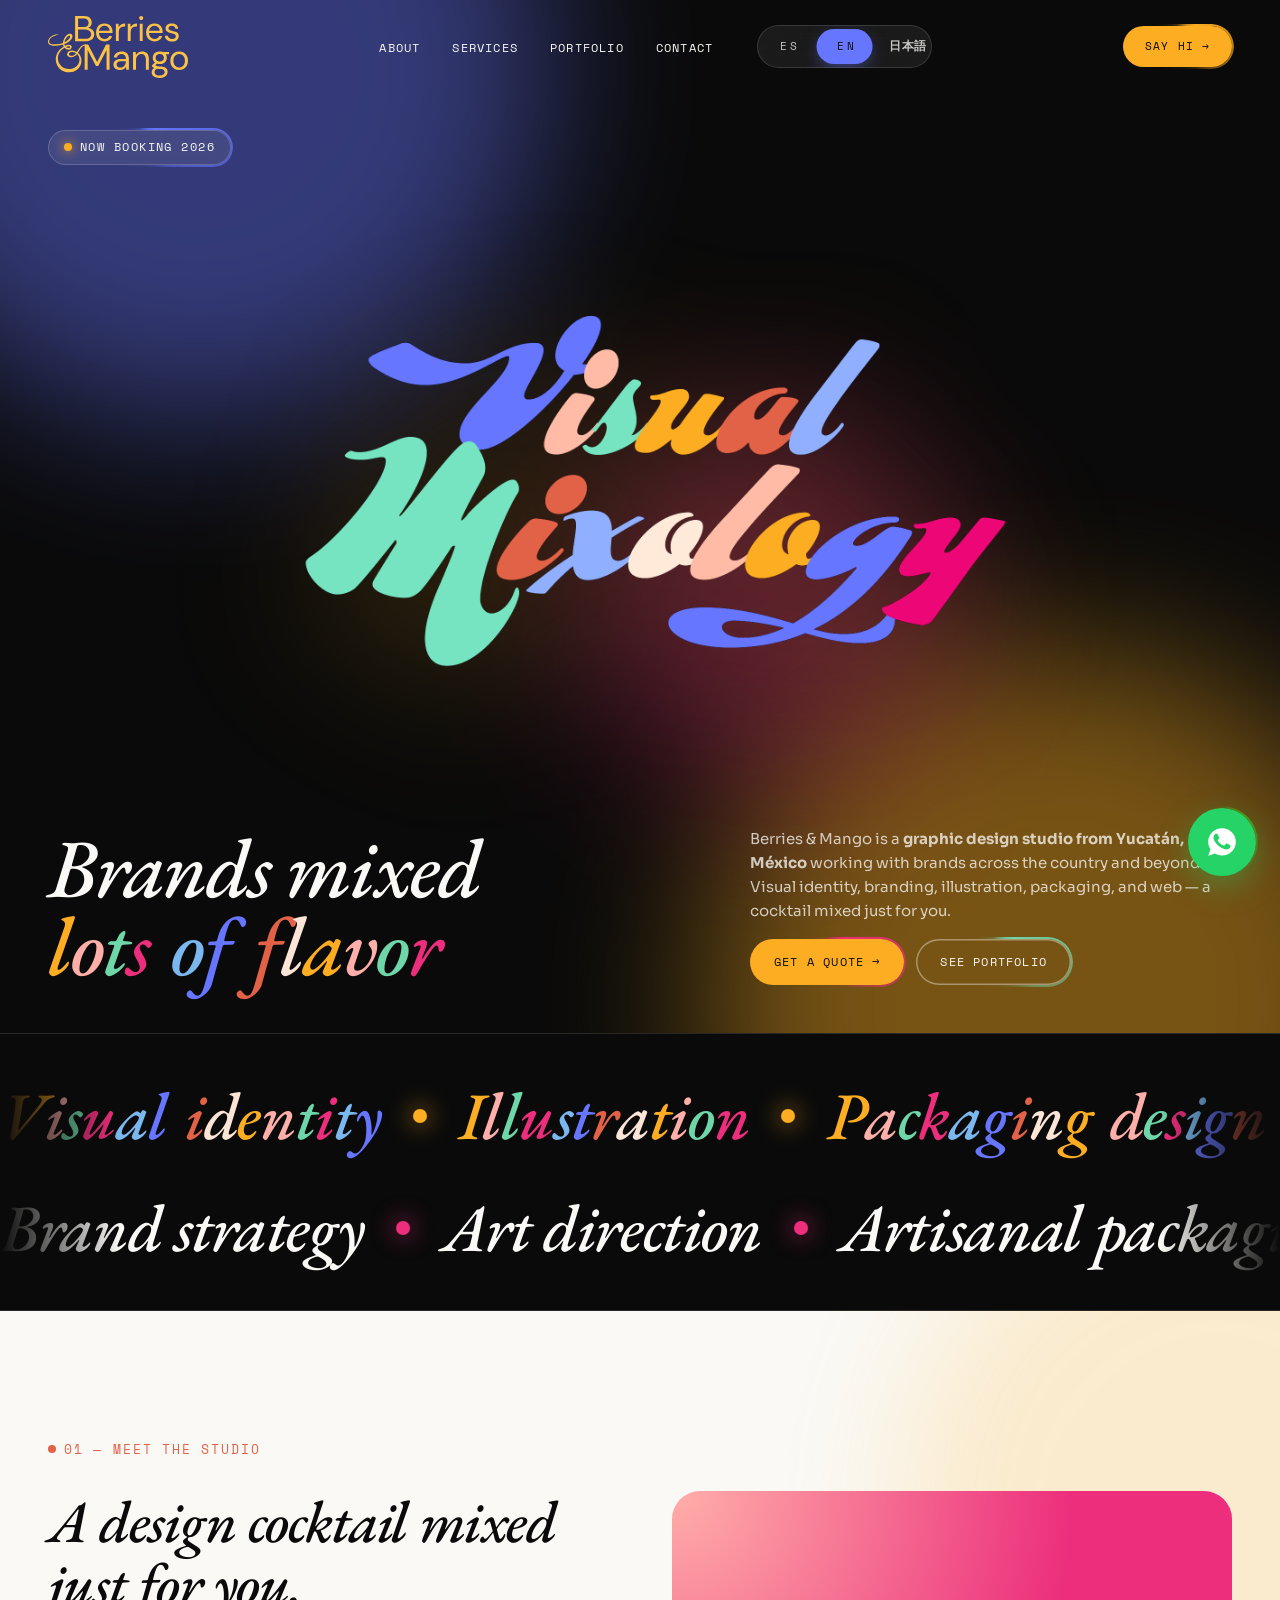
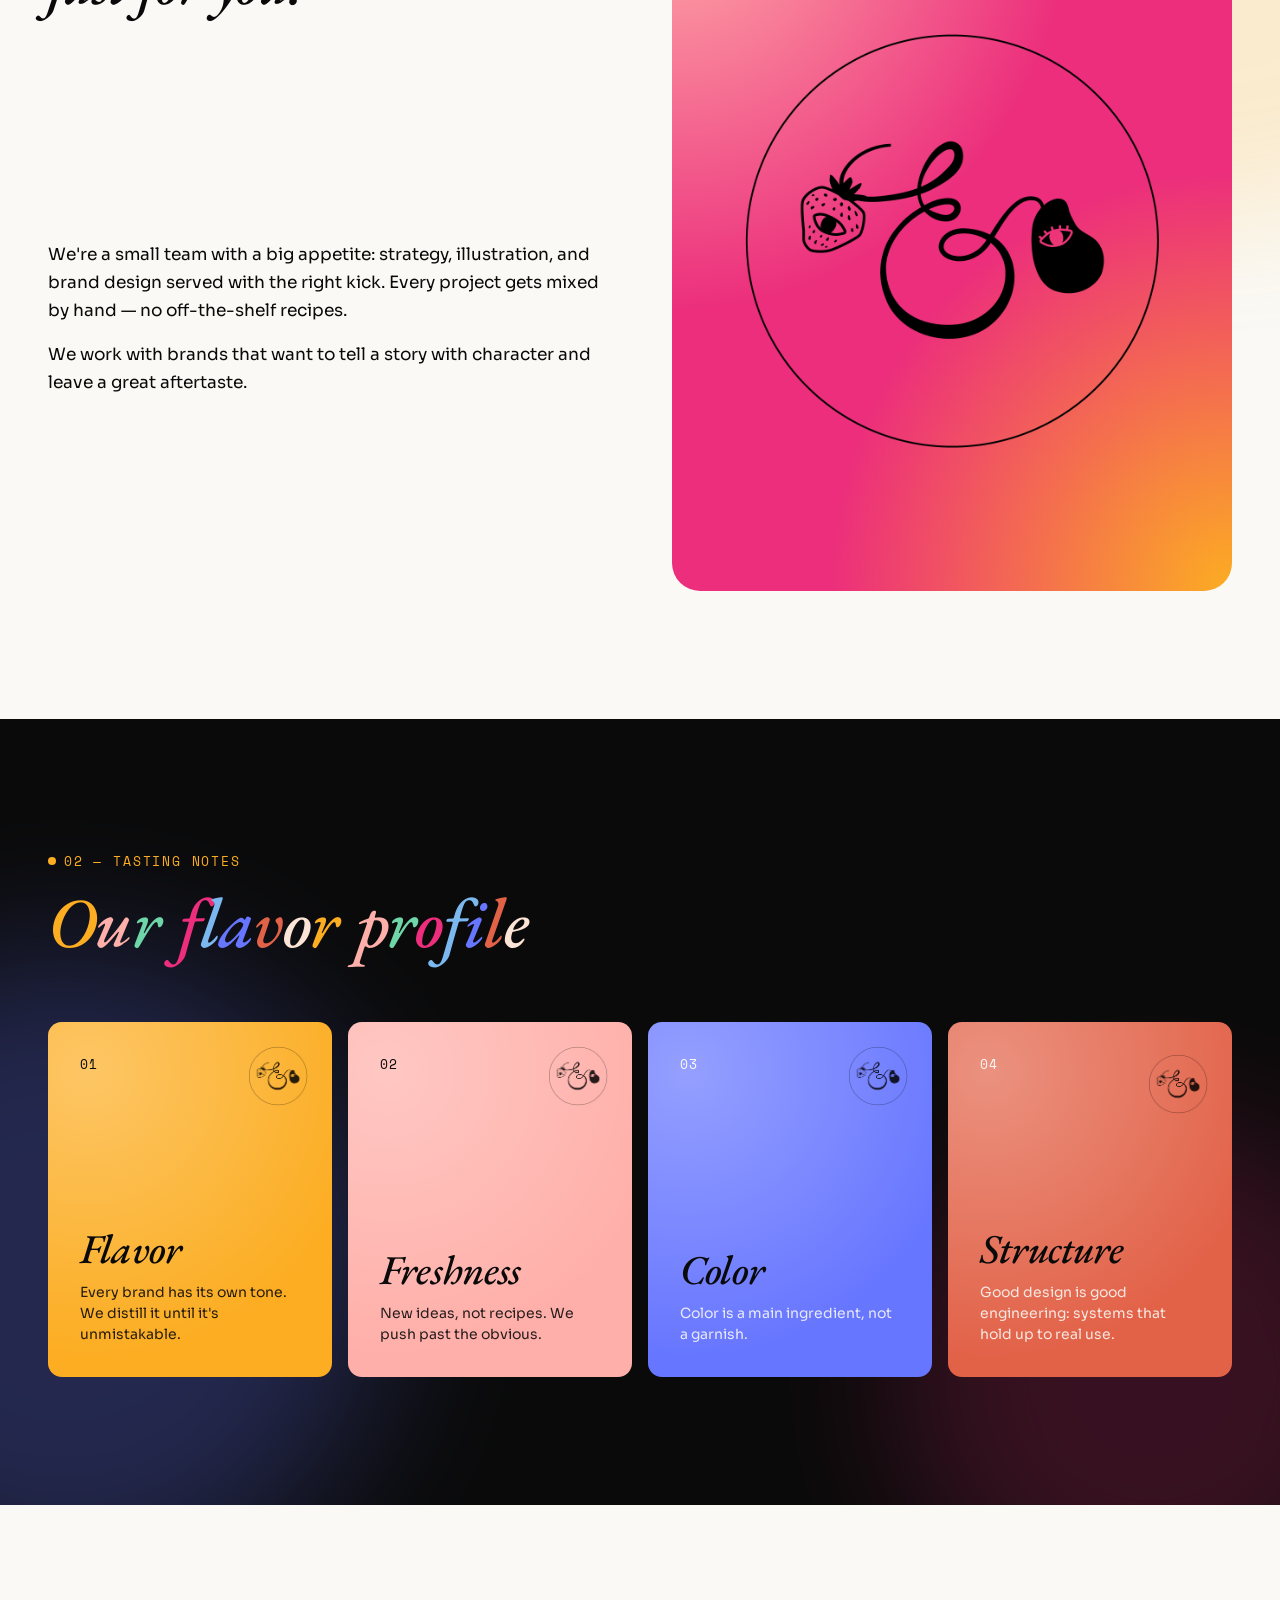
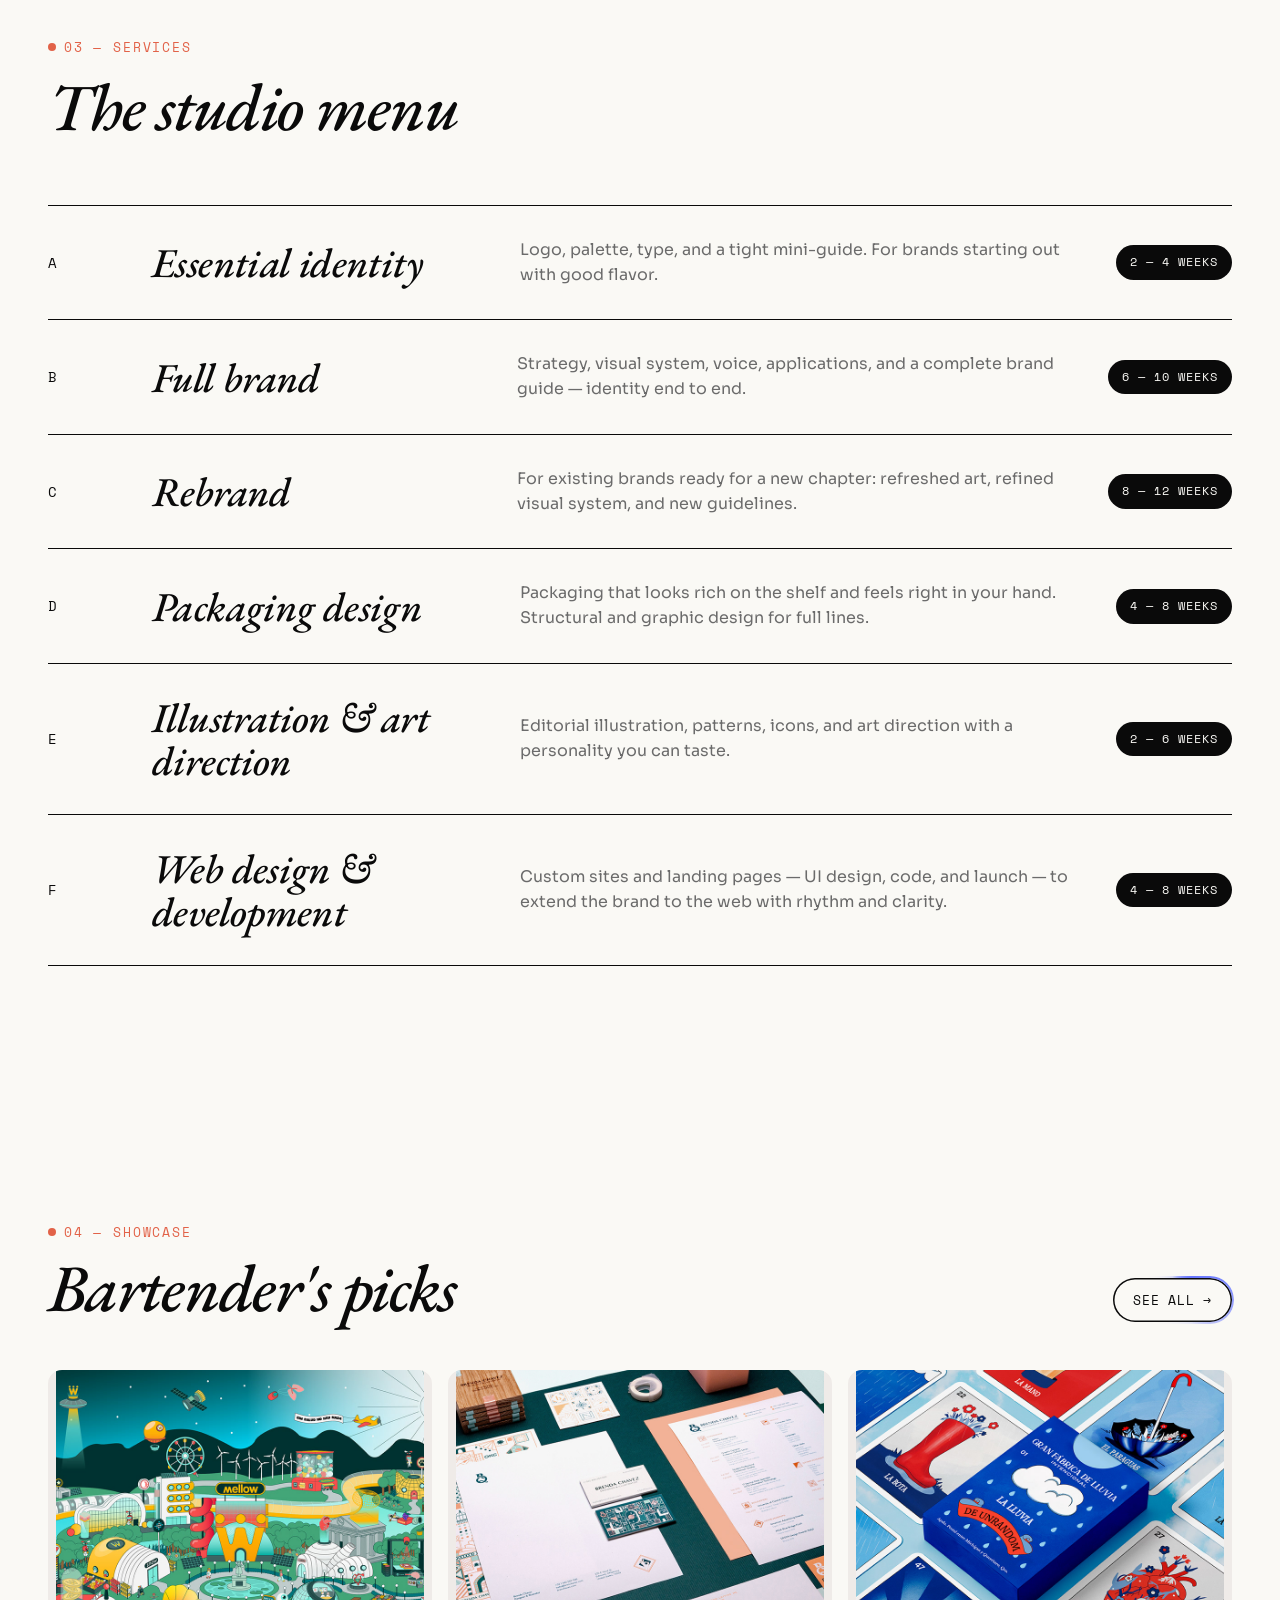
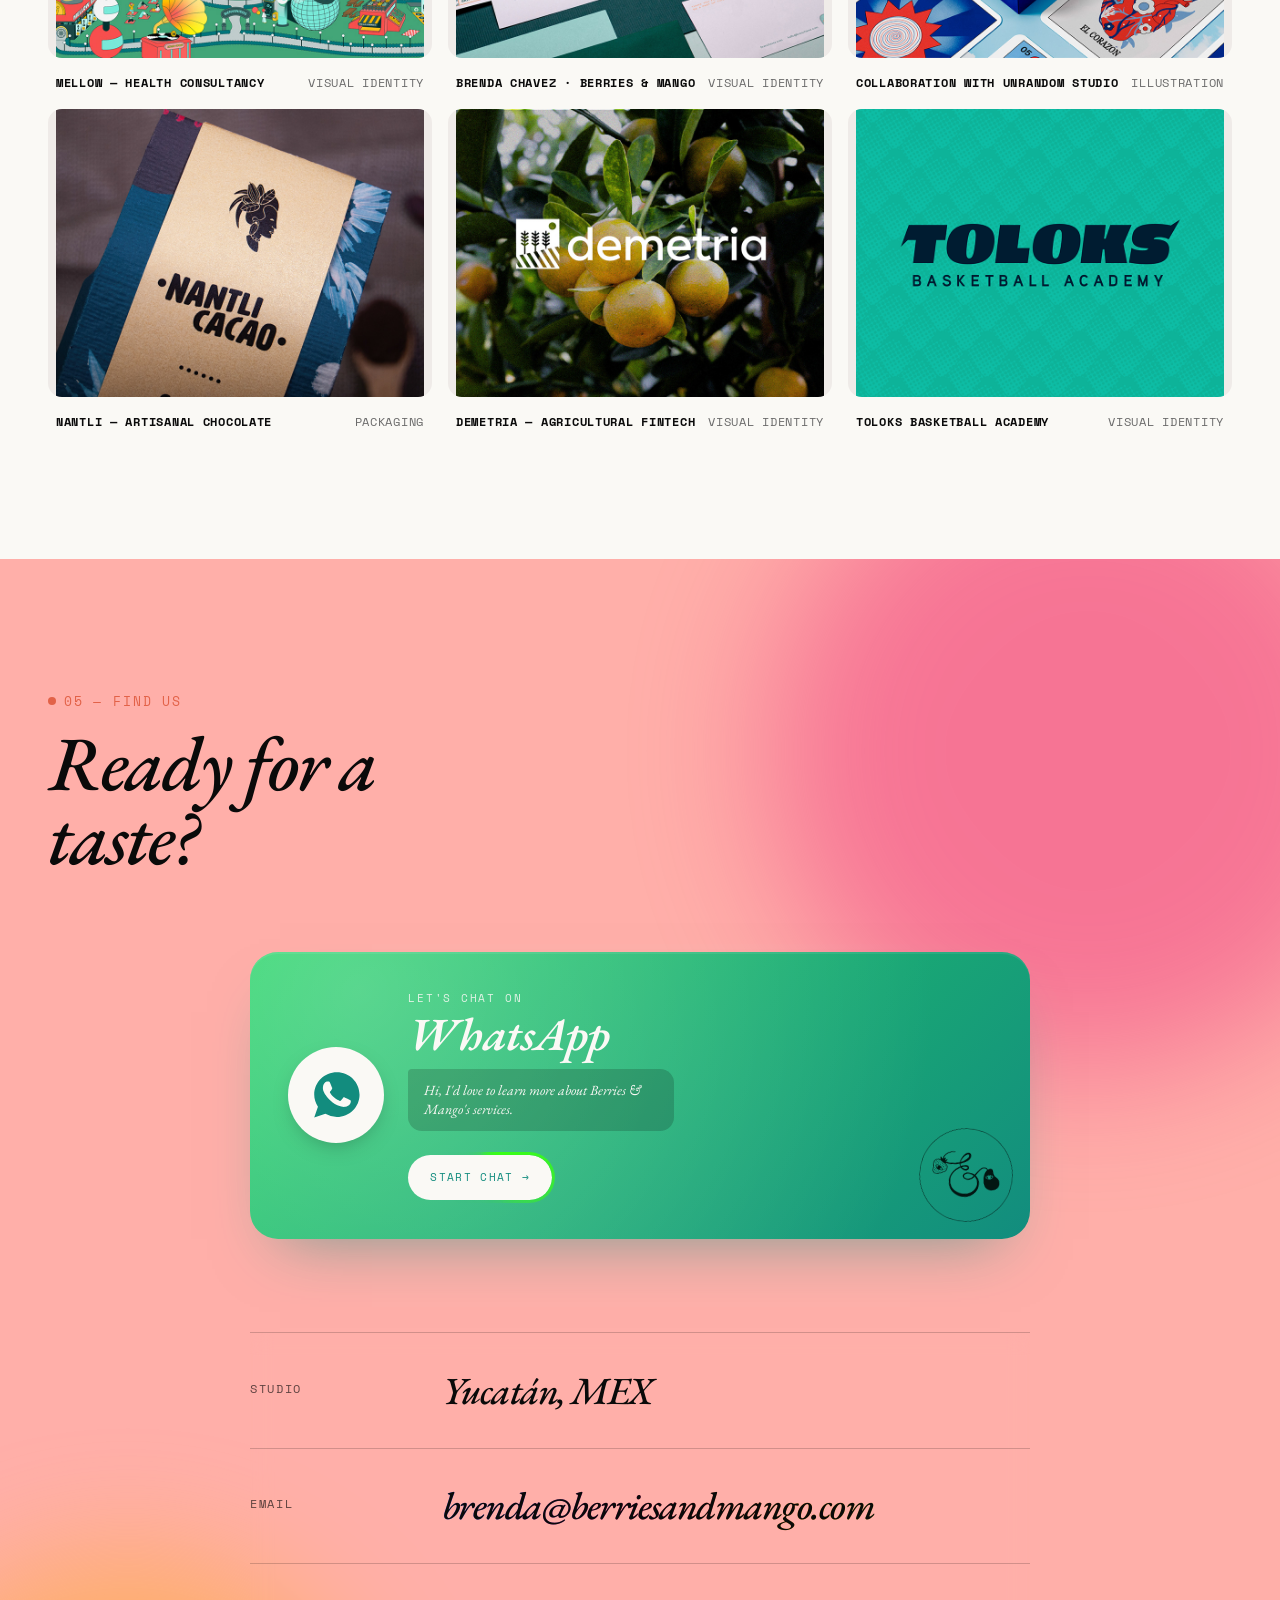
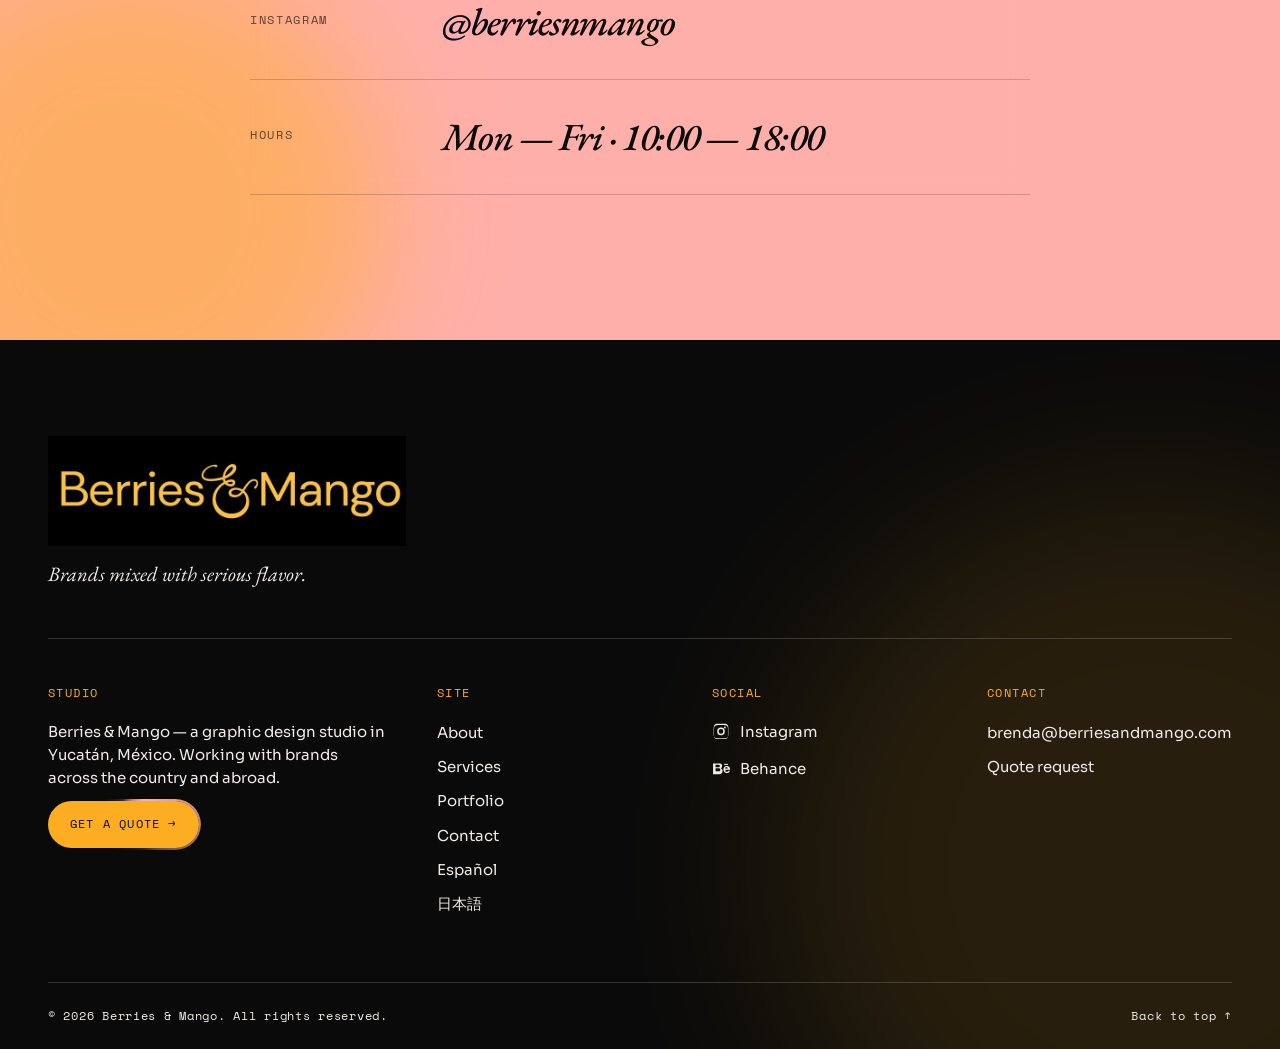
==== index.html @ e63a0985 "Japanese fix" ====
<!DOCTYPE html>
<html lang="es-MX">
<head>
    <meta charset="UTF-8">
    <meta name="viewport" content="width=device-width, initial-scale=1.0, viewport-fit=cover">

    <!-- Language detection — runs before render.
         Priority: localStorage choice → Japan (timezone OR language) → ES/PT
         language stays → English fallback. -->
    <script>
    (function(){try{
        if(localStorage.getItem('bm-lang')==='es') return;
        var langs=(navigator.languages||[navigator.language||'es']).map(function(l){return (l||'').slice(0,2).toLowerCase()});
        var tz='';try{tz=Intl.DateTimeFormat().resolvedOptions().timeZone||'';}catch(e){}
        var inJapan = tz === 'Asia/Tokyo' || langs.some(function(l){return l==='ja';});
        if(inJapan) { location.replace('/jp/' + (location.hash||'')); return; }
        if(langs.some(function(l){return l==='es'||l==='pt'||l==='ca'||l==='gl';})) return;
        location.replace('/en/' + (location.hash||''));
    }catch(e){}})();
    </script>

    <!-- ============== PRIMARY SEO ============== -->
    <title>Berries &amp; Mango — Estudio de diseño gráfico en Yucatán, México | Branding nacional</title>
    <meta name="description" content="Estudio de diseño gráfico en Yucatán, México — atendemos a clientes en todo mundo: Oklahoma City, New York City, Greenville, Londrés, Madrid, Miami, Buenos, Aires, CDMX, Monterrey, Guadalajara, Mérida y más. Identidad visual, branding, diseño de empaque, ilustración y desarrollo web hechos a la medida.">
    <meta name="keywords" content="estudio de diseño gráfico en Yucatán México, estudio de diseño gráfico México, diseño gráfico nacional, diseño gráfico CDMX, diseño gráfico Monterrey, diseño gráfico Guadalajara, diseño gráfico Mérida, agencia de branding México, identidad visual México, diseño de empaque México, ilustración editorial México, diseño web México, manual de marca, logotipo, estrategia de marca, packaging design México, agencia creativa Yucatán, Berries and Mango, Brenda Chavez">
    <meta name="author" content="Berries &amp; Mango">
    <meta name="robots" content="index, follow, max-image-preview:large, max-snippet:-1">
    <meta name="googlebot" content="index, follow">
    <meta name="theme-color" content="#0a0a0a">
    <meta name="color-scheme" content="dark light">

    <link rel="canonical" href="https://berriesandmango.com/">
    <link rel="alternate" hreflang="es-MX" href="https://berriesandmango.com/">
    <link rel="alternate" hreflang="es" href="https://berriesandmango.com/">
    <link rel="alternate" hreflang="en" href="https://berriesandmango.com/en/">
    <link rel="alternate" hreflang="ja" href="https://berriesandmango.com/jp/">
    <link rel="alternate" hreflang="x-default" href="https://berriesandmango.com/">

    <!-- Geo targeting (Mérida, Yucatán, México) -->
    <meta name="geo.region" content="MX-YUC">
    <meta name="geo.placename" content="Mérida, Yucatán, México">
    <meta name="geo.position" content="20.9674;-89.5926">
    <meta name="ICBM" content="20.9674, -89.5926">

    <!-- ============== OPEN GRAPH ============== -->
    <meta property="og:type" content="website">
    <meta property="og:site_name" content="Berries &amp; Mango">
    <meta property="og:title" content="Berries &amp; Mango — Estudio de diseño gráfico en Yucatán, México">
    <meta property="og:description" content="Estudio de diseño gráfico basado en Yucatán, México. Trabajamos branding, identidad visual, empaque, ilustración y diseño web para clientes en todo el país.">
    <meta property="og:url" content="https://berriesandmango.com/">
    <meta property="og:locale" content="es_MX">
    <meta property="og:locale:alternate" content="es_ES">
    <meta property="og:image" content="https://berriesandmango.com/assets/images/hero-visual-mixology-clean.png">
    <meta property="og:image:secure_url" content="https://berriesandmango.com/assets/images/hero-visual-mixology-clean.png">
    <meta property="og:image:type" content="image/png">
    <meta property="og:image:width" content="2724">
    <meta property="og:image:height" content="1292">
    <meta property="og:image:alt" content="Visual Mixology — ilustración del estudio Berries &amp; Mango">

    <!-- ============== TWITTER CARDS ============== -->
    <meta name="twitter:card" content="summary_large_image">
    <meta name="twitter:site" content="@berriesnmango">
    <meta name="twitter:creator" content="@berriesnmango">
    <meta name="twitter:title" content="Berries &amp; Mango — Estudio de diseño gráfico en Yucatán, México">
    <meta name="twitter:description" content="Estudio de diseño gráfico en Yucatán, México. Branding, identidad visual, empaque, ilustración y web para todo el país.">
    <meta name="twitter:image" content="https://berriesandmango.com/assets/images/hero-visual-mixology-clean.png">
    <meta name="twitter:image:alt" content="Visual Mixology — ilustración del estudio Berries &amp; Mango">

    <!-- ============== ICONS / MANIFEST ============== -->
    <link rel="icon" type="image/png" sizes="192x192" href="assets/images/favicon-192.png">
    <link rel="apple-touch-icon" href="assets/images/favicon-192.png">
    <link rel="manifest" href="/site.webmanifest">
    <meta name="apple-mobile-web-app-title" content="Berries &amp; Mango">
    <meta name="application-name" content="Berries &amp; Mango">
    <meta name="format-detection" content="telephone=no">

    <!-- ============== PERFORMANCE HINTS ============== -->
    <link rel="preload" as="image" href="assets/images/hero-visual-mixology-clean.png" fetchpriority="high">
    <link rel="preload" as="style" href="styles.css">

    <link rel="stylesheet" href="styles.css">

    <!-- ============== STRUCTURED DATA — Organization ============== -->
    <script type="application/ld+json">
    {
      "@context": "https://schema.org",
      "@type": "Organization",
      "@id": "https://berriesandmango.com/#organization",
      "name": "Berries & Mango",
      "alternateName": ["Berries and Mango", "B&M"],
      "url": "https://berriesandmango.com/",
      "logo": {
        "@type": "ImageObject",
        "url": "https://berriesandmango.com/assets/images/logo-symbol.png",
        "width": 512,
        "height": 512
      },
      "image": "https://berriesandmango.com/assets/images/hero-visual-mixology-clean.png",
      "description": "Estudio de diseño gráfico en Yucatán, México. Trabajamos branding, identidad visual, empaque, ilustración y diseño web para clientes en todo el país.",
      "foundingDate": "2018",
      "founder": {
        "@type": "Person",
        "name": "Brenda Chavez"
      },
      "address": {
        "@type": "PostalAddress",
        "addressLocality": "Mérida",
        "addressRegion": "Yucatán",
        "addressCountry": "MX"
      },
      "areaServed": [
        { "@type": "Country", "name": "México" },
        { "@type": "Country", "name": "Estados Unidos" },
        { "@type": "Country", "name": "España" },
        { "@type": "AdministrativeArea", "name": "Latinoamérica" }
      ],
      "knowsLanguage": ["es", "en"],
      "email": "brenda@berriesandmango.com",
      "sameAs": [
        "https://instagram.com/berriesnmango",
        "https://www.behance.net/berriesnmango"
      ],
      "contactPoint": [{
        "@type": "ContactPoint",
        "contactType": "sales",
        "availableLanguage": ["Spanish", "English"],
        "url": "https://wa.me/529993946353"
      }]
    }
    </script>

    <!-- ============== STRUCTURED DATA — Website + sitelinks search ============== -->
    <script type="application/ld+json">
    {
      "@context": "https://schema.org",
      "@type": "WebSite",
      "@id": "https://berriesandmango.com/#website",
      "url": "https://berriesandmango.com/",
      "name": "Berries & Mango",
      "description": "Estudio de diseño gráfico en Yucatán, México — branding, identidad visual, empaque, ilustración y diseño web para todo el país.",
      "inLanguage": "es-MX",
      "publisher": { "@id": "https://berriesandmango.com/#organization" }
    }
    </script>

    <!-- ============== STRUCTURED DATA — Service catalog ============== -->
    <script type="application/ld+json">
    {
      "@context": "https://schema.org",
      "@type": "ProfessionalService",
      "@id": "https://berriesandmango.com/#service",
      "name": "Berries & Mango — Servicios de diseño",
      "image": "https://berriesandmango.com/assets/images/hero-visual-mixology-clean.png",
      "url": "https://berriesandmango.com/#servicios",
      "telephone": "+52-999-394-6353",
      "priceRange": "$$",
      "address": {
        "@type": "PostalAddress",
        "addressLocality": "Mérida",
        "addressRegion": "Yucatán",
        "addressCountry": "MX"
      },
      "geo": { "@type": "GeoCoordinates", "latitude": 20.9674, "longitude": -89.5926 },
      "serviceArea": {
        "@type": "GeoCircle",
        "geoMidpoint": { "@type": "GeoCoordinates", "latitude": 23.6345, "longitude": -102.5528 },
        "geoRadius": "2000000",
        "description": "México (cobertura nacional) y servicios remotos para Estados Unidos, España y Latinoamérica."
      },
      "areaServed": [
        { "@type": "Country", "name": "México" },
        { "@type": "State", "name": "Ciudad de México" },
        { "@type": "State", "name": "Nuevo León" },
        { "@type": "State", "name": "Jalisco" },
        { "@type": "State", "name": "Yucatán" },
        { "@type": "State", "name": "Quintana Roo" },
        { "@type": "Country", "name": "Estados Unidos" },
        { "@type": "Country", "name": "España" }
      ],
      "hasOfferCatalog": {
        "@type": "OfferCatalog",
        "name": "El menú del estudio",
        "itemListElement": [
          { "@type": "Offer", "itemOffered": { "@type": "Service", "name": "Identidad esencial", "description": "Logotipo, paleta, tipografía y guía mínima para marcas que arrancan." } },
          { "@type": "Offer", "itemOffered": { "@type": "Service", "name": "Marca completa", "description": "Estrategia, sistema visual, voz, aplicaciones y manual completo." } },
          { "@type": "Offer", "itemOffered": { "@type": "Service", "name": "Reposicionamiento", "description": "Re-arte y refinamiento del sistema visual para marcas existentes." } },
          { "@type": "Offer", "itemOffered": { "@type": "Service", "name": "Diseño de empaque", "description": "Diseño estructural y gráfico para línea de productos completa." } },
          { "@type": "Offer", "itemOffered": { "@type": "Service", "name": "Ilustración y arte", "description": "Ilustración editorial, patrones, íconos y dirección de arte." } },
          { "@type": "Offer", "itemOffered": { "@type": "Service", "name": "Diseño y desarrollo web", "description": "Sitios y landings hechos a medida — diseño UI, código y puesta en línea." } }
        ]
      }
    }
    </script>
</head>
<body class="page">

    <!-- ============== LOADER ============== -->
    <div class="loader" data-loader>
        <div class="loader__inner">
            <div class="loader__mark" data-color-mix="violet,mint,mango">B&amp;M</div>
            <div class="loader__bar"><div class="loader__bar-fill" data-loader-bar></div></div>
            <span class="loader__progress" data-loader-progress>0%</span>
        </div>
    </div>

    <div class="page__wrap">

        <!-- ============== HEADER ============== -->
        <header class="header" data-header>
            <div class="header__inner">
                <a class="header__logo" href="#top" aria-label="Berries &amp; Mango — Inicio">
                    <img class="header__logo-mark" src="assets/images/logo.svg" alt="Berries &amp; Mango">
                </a>

                <nav class="header__nav" aria-label="Navegación principal">
                    <ul class="header__nav-list">
                        <li class="header__nav-item"><a class="header__nav-link" href="#conoce">Conoce</a></li>
                        <li class="header__nav-item"><a class="header__nav-link" href="#servicios">Servicios</a></li>
                        <li class="header__nav-item"><a class="header__nav-link" href="portfolio.html">Portfolio</a></li>
                        <li class="header__nav-item"><a class="header__nav-link" href="#encuentra">Encuéntranos</a></li>
                        <li class="header__nav-item header__nav-item--lang">
                            <div class="lang" style="--lang-count: 3; --lang-pos: 0;" data-active="es" role="group" aria-label="Cambiar idioma">
                                <a class="lang__opt is-active" href="/" data-lang-switch="es" aria-current="true">ES</a>
                                <a class="lang__opt" href="/en/" data-lang-switch="en" aria-label="Switch to English">EN</a>
                                <a class="lang__opt lang__opt--ja" href="/jp/" data-lang-switch="ja" aria-label="日本語に切替">日本語</a>
                            </div>
                        </li>
                    </ul>
                </nav>

                <a class="header__cta glow glow--mango" href="https://wa.me/529993946353?text=Hola%2C%20me%20gustar%C3%ADa%20recibir%20informaci%C3%B3n%20sobre%20los%20servicios%20de%20Berries%20%26%20Mango." target="_blank" rel="noopener noreferrer" data-magnetic="0.25">
                    <span>Cuéntanos</span>
                    <span aria-hidden="true">→</span>
                </a>

                <button class="header__burger glow glow--mango" type="button" aria-label="Abrir menú" data-burger>
                    <span class="header__burger-line"></span>
                    <span class="header__burger-line"></span>
                </button>
            </div>
        </header>

        <main class="page__main" id="top">

            <!-- ============== HERO ============== -->
            <section class="hero" id="hero">
                <div class="hero__bg" aria-hidden="true">
                    <div class="hero__bg-blob hero__bg-blob--1"></div>
                    <div class="hero__bg-blob hero__bg-blob--2"></div>
                    <div class="hero__bg-blob hero__bg-blob--3"></div>
                </div>

                <div class="hero__inner">
                    <a class="hero__eyebrow hero__eyebrow--link glow glow--violet" style="--glow-delay:.15s"
                       href="https://wa.me/529993946353?text=Hola%2C%20me%20gustar%C3%ADa%20agendar%20una%20llamada%20para%20platicar%20sobre%20mi%20proyecto."
                       target="_blank" rel="noopener noreferrer">
                        Agenda abierta para 2026
                    </a>

                    <div class="hero__art">
                        <img class="hero__art-img" src="assets/images/hero-visual-mixology-clean.png" alt="Visual Mixology — Berries &amp; Mango" width="2724" height="1292" fetchpriority="high" decoding="async">
                    </div>

                    <div class="hero__copy">
                        <h1 class="hero__heading" data-wave>
                            <span class="hero__heading-line">Marcas hechas</span>
                            <span class="hero__heading-line hero__heading-line--mix" data-color-mix>con mucho sabor</span>
                        </h1>

                        <div class="hero__body">
                            <p class="hero__lede">
                                Berries &amp; Mango es un <strong>estudio de diseño gráfico en Yucatán, México</strong>
                                que atiende a clientes en todo el país y el extranjero. Identidad visual,
                                branding, ilustración, diseño de empaque y desarrollo web — un coctel
                                preparado especialmente para ti.
                            </p>

                            <div class="hero__actions">
                                <a class="hero__cta hero__cta--primary glow glow--pink" style="--glow-delay:.4s" href="https://wa.me/529993946353?text=Hola%2C%20me%20gustar%C3%ADa%20solicitar%20una%20cotizaci%C3%B3n%20para%20un%20proyecto%20de%20dise%C3%B1o." data-magnetic="0.3">
                                    <span>Obtener una cotización</span>
                                    <span class="hero__cta-arrow" aria-hidden="true">→</span>
                                </a>
                                <a class="hero__cta hero__cta--ghost glow glow--mint" style="--glow-delay:.9s" href="portfolio.html" data-magnetic="0.2">
                                    <span>Ver portafolio</span>
                                </a>
                            </div>
                        </div>
                    </div>
                </div>
            </section>

            <!-- ============== MARQUEE ============== -->
            <section class="marquee" aria-label="Servicios">
                <!-- Top: Spanish, multi-color -->
                <div class="marquee__row">
                    <div class="marquee__track" data-marquee>
                        <div class="marquee__group">
                            <span class="marquee__item" data-color-mix>Identidad visual</span>
                            <span class="marquee__dot" aria-hidden="true"></span>
                            <span class="marquee__item" data-color-mix>Ilustración</span>
                            <span class="marquee__dot" aria-hidden="true"></span>
                            <span class="marquee__item" data-color-mix>Diseño de empaque</span>
                            <span class="marquee__dot" aria-hidden="true"></span>
                            <span class="marquee__item" data-color-mix>Diseño Web</span>
                            <span class="marquee__dot" aria-hidden="true"></span>
                            <span class="marquee__item" data-color-mix>Diseño de marca</span>
                            <span class="marquee__dot" aria-hidden="true"></span>
                            <span class="marquee__item" data-color-mix>Diseño gráfico</span>
                            <span class="marquee__dot" aria-hidden="true"></span>
                            <span class="marquee__item" data-color-mix>Diseño de íconos</span>
                            <span class="marquee__dot" aria-hidden="true"></span>
                            <span class="marquee__item" data-color-mix>Marcas con sabor</span>
                            <span class="marquee__dot" aria-hidden="true"></span>
                            <span class="marquee__item" data-color-mix>Patrones</span>
                            <span class="marquee__dot" aria-hidden="true"></span>
                            <span class="marquee__item" data-color-mix>Estrategia</span>
                            <span class="marquee__dot" aria-hidden="true"></span>
                            <span class="marquee__item" data-color-mix>Manual de marca</span>
                            <span class="marquee__dot" aria-hidden="true"></span>
                        </div>
                        <div class="marquee__group" aria-hidden="true">
                            <span class="marquee__item" data-color-mix>Identidad visual</span>
                            <span class="marquee__dot"></span>
                            <span class="marquee__item" data-color-mix>Ilustración</span>
                            <span class="marquee__dot"></span>
                            <span class="marquee__item" data-color-mix>Diseño de empaque</span>
                            <span class="marquee__dot"></span>
                            <span class="marquee__item" data-color-mix>Diseño Web</span>
                            <span class="marquee__dot"></span>
                            <span class="marquee__item" data-color-mix>Diseño de marca</span>
                            <span class="marquee__dot"></span>
                            <span class="marquee__item" data-color-mix>Diseño gráfico</span>
                            <span class="marquee__dot"></span>
                            <span class="marquee__item" data-color-mix>Diseño de íconos</span>
                            <span class="marquee__dot"></span>
                            <span class="marquee__item" data-color-mix>Marcas con sabor</span>
                            <span class="marquee__dot"></span>
                            <span class="marquee__item" data-color-mix>Patrones</span>
                            <span class="marquee__dot"></span>
                            <span class="marquee__item" data-color-mix>Estrategia</span>
                            <span class="marquee__dot"></span>
                            <span class="marquee__item" data-color-mix>Manual de marca</span>
                            <span class="marquee__dot"></span>
                        </div>
                    </div>
                </div>

                <!-- Bottom row: Spanish complementary terms -->
                <div class="marquee__row marquee__row--reverse">
                    <div class="marquee__track">
                        <div class="marquee__group">
                            <span class="marquee__item">Estrategia de marca</span>
                            <span class="marquee__dot" aria-hidden="true"></span>
                            <span class="marquee__item">Dirección de arte</span>
                            <span class="marquee__dot" aria-hidden="true"></span>
                            <span class="marquee__item">Empaque artesanal</span>
                            <span class="marquee__dot" aria-hidden="true"></span>
                            <span class="marquee__item">Sitios a la medida</span>
                            <span class="marquee__dot" aria-hidden="true"></span>
                            <span class="marquee__item">Logotipo</span>
                            <span class="marquee__dot" aria-hidden="true"></span>
                            <span class="marquee__item">Visual Mixology</span>
                            <span class="marquee__dot" aria-hidden="true"></span>
                            <span class="marquee__item">Estudio mexicano</span>
                            <span class="marquee__dot" aria-hidden="true"></span>
                            <span class="marquee__item">Identidad de marca</span>
                            <span class="marquee__dot" aria-hidden="true"></span>
                            <span class="marquee__item">Sistema visual</span>
                            <span class="marquee__dot" aria-hidden="true"></span>
                            <span class="marquee__item">Hecho en Yucatán</span>
                            <span class="marquee__dot" aria-hidden="true"></span>
                        </div>
                        <div class="marquee__group" aria-hidden="true">
                            <span class="marquee__item">Estrategia de marca</span>
                            <span class="marquee__dot"></span>
                            <span class="marquee__item">Dirección de arte</span>
                            <span class="marquee__dot"></span>
                            <span class="marquee__item">Empaque artesanal</span>
                            <span class="marquee__dot"></span>
                            <span class="marquee__item">Sitios a la medida</span>
                            <span class="marquee__dot"></span>
                            <span class="marquee__item">Logotipo</span>
                            <span class="marquee__dot"></span>
                            <span class="marquee__item">Visual Mixology</span>
                            <span class="marquee__dot"></span>
                            <span class="marquee__item">Estudio mexicano</span>
                            <span class="marquee__dot"></span>
                            <span class="marquee__item">Identidad de marca</span>
                            <span class="marquee__dot"></span>
                            <span class="marquee__item">Sistema visual</span>
                            <span class="marquee__dot"></span>
                            <span class="marquee__item">Hecho en Yucatán</span>
                            <span class="marquee__dot"></span>
                        </div>
                    </div>
                </div>
            </section>

            <!-- ============== CONOCE ============== -->
            <section class="conoce" id="conoce">
                <div class="conoce__inner">
                    <p class="conoce__eyebrow">01 — Conoce el estudio</p>
                    <h2 class="conoce__heading">
                        Un <em>coctel de diseño</em> preparado<br>
                        especialmente para ti.
                    </h2>
                    <div class="conoce__body">
                        <p class="conoce__text">
                            Somos un equipo pequeño con apetito grande: estrategia, ilustración
                            y diseño de marca servidos con el sabor justo. Cada proyecto se
                            mezcla a mano, sin recetas pre-empacadas.
                        </p>
                        <p class="conoce__text">
                            Trabajamos con marcas que quieren contar una historia con carácter
                            y dejar buen sabor de boca.
                        </p>
                    </div>
                    <div class="conoce__media">
                        <img class="conoce__symbol" src="assets/images/logo-symbol.png" alt="Símbolo de Berries &amp; Mango">

                        <div class="conoce__sticker conoce__sticker--berry" aria-hidden="true">
                            <img src="assets/images/logo-symbol.png" alt="">
                        </div>
                        <div class="conoce__sticker conoce__sticker--spark" aria-hidden="true">
                            <img src="assets/images/logo-symbol.png" alt="">
                        </div>
                    </div>
                </div>
            </section>

            <!-- ============== PROPIEDADES ============== -->
            <section class="propiedades" id="propiedades">
                <div class="propiedades__inner">
                    <p class="propiedades__eyebrow">02 — Propiedades</p>
                    <h2 class="propiedades__heading" data-color-mix>Nuestro perfil de sabor</h2>

                    <ul class="propiedades__grid">
                        <li class="propiedades__item propiedades__item--mango">
                            <span class="propiedades__index">01</span>
                            <div class="propiedades__sticker" aria-hidden="true">
                                <img src="assets/images/logo-symbol.png" alt="" style="width:100%;height:100%">
                            </div>
                            <h3 class="propiedades__item-title">Sabor</h3>
                            <p class="propiedades__item-text">
                                Cada marca tiene un tono único. Lo destilamos hasta que es inconfundible.
                            </p>
                        </li>
                        <li class="propiedades__item propiedades__item--coral">
                            <span class="propiedades__index">02</span>
                            <div class="propiedades__sticker" aria-hidden="true">
                                <img src="assets/images/logo-symbol.png" alt="" style="width:100%;height:100%">
                            </div>
                            <h3 class="propiedades__item-title">Frescura</h3>
                            <p class="propiedades__item-text">
                                Ideas nuevas, no recetas. Nos resistimos a los lugares comunes.
                            </p>
                        </li>
                        <li class="propiedades__item propiedades__item--violet">
                            <span class="propiedades__index">03</span>
                            <div class="propiedades__sticker" aria-hidden="true">
                                <img src="assets/images/logo-symbol.png" alt="" style="width:100%;height:100%">
                            </div>
                            <h3 class="propiedades__item-title">Color</h3>
                            <p class="propiedades__item-text">
                                Usamos el color como ingrediente principal, no como decoración.
                            </p>
                        </li>
                        <li class="propiedades__item propiedades__item--rust">
                            <span class="propiedades__index">04</span>
                            <div class="propiedades__sticker" aria-hidden="true">
                                <img src="assets/images/logo-symbol.png" alt="" style="width:100%;height:auto;transform:translateY(8px)">
                            </div>
                            <h3 class="propiedades__item-title">Estructura</h3>
                            <p class="propiedades__item-text">
                                Buen diseño es buena ingeniería: sistemas que aguantan el uso real.
                            </p>
                        </li>
                    </ul>
                </div>
            </section>

            <!-- ============== SERVICIOS (Presentaciones + Productos merged) ============== -->
            <section class="presentaciones" id="servicios">
                <div class="presentaciones__inner">
                    <p class="presentaciones__eyebrow">03 — Servicios</p>
                    <h2 class="presentaciones__heading">El menú del estudio</h2>

                    <ol class="presentaciones__list">
                        <li class="presentaciones__row">
                            <span class="presentaciones__num">A</span>
                            <h3 class="presentaciones__row-title">Identidad esencial</h3>
                            <p class="presentaciones__row-desc">
                                Logotipo, paleta, tipografía y guía mínima. Para marcas que arrancan con buen sabor.
                            </p>
                            <span class="presentaciones__row-tag">2 — 4 semanas</span>
                        </li>
                        <li class="presentaciones__row">
                            <span class="presentaciones__num">B</span>
                            <h3 class="presentaciones__row-title">Marca completa</h3>
                            <p class="presentaciones__row-desc">
                                Estrategia, sistema visual, voz, aplicaciones y manual completo para una identidad de cabo a rabo.
                            </p>
                            <span class="presentaciones__row-tag">6 — 10 semanas</span>
                        </li>
                        <li class="presentaciones__row">
                            <span class="presentaciones__num">C</span>
                            <h3 class="presentaciones__row-title">Reposicionamiento</h3>
                            <p class="presentaciones__row-desc">
                                Para marcas existentes que necesitan un nuevo capítulo: re-arte, refinamiento del sistema visual y guías nuevas.
                            </p>
                            <span class="presentaciones__row-tag">8 — 12 semanas</span>
                        </li>
                        <li class="presentaciones__row">
                            <span class="presentaciones__num">D</span>
                            <h3 class="presentaciones__row-title">Diseño de empaque</h3>
                            <p class="presentaciones__row-desc">
                                Empaques que se sienten ricos en el anaquel y en la mano. Diseño estructural y gráfico para línea completa.
                            </p>
                            <span class="presentaciones__row-tag">4 — 8 semanas</span>
                        </li>
                        <li class="presentaciones__row">
                            <span class="presentaciones__num">E</span>
                            <h3 class="presentaciones__row-title">Ilustración y arte</h3>
                            <p class="presentaciones__row-desc">
                                Ilustración editorial, patrones, íconos y dirección de arte con personalidad propia.
                            </p>
                            <span class="presentaciones__row-tag">2 — 6 semanas</span>
                        </li>
                        <li class="presentaciones__row">
                            <span class="presentaciones__num">F</span>
                            <h3 class="presentaciones__row-title">Diseño y desarrollo web</h3>
                            <p class="presentaciones__row-desc">
                                Sitios y landings hechos a medida — diseño UI, código y puesta en línea — para extender la marca a la web con ritmo y claridad.
                            </p>
                            <span class="presentaciones__row-tag">4 — 8 semanas</span>
                        </li>
                    </ol>
                </div>
            </section>

            <!-- ============== SHOWCASE ============== -->
            <section class="showcase" id="showcase">
                <div class="showcase__inner">
                    <header class="showcase__head">
                        <p class="showcase__eyebrow">04 — Showcase</p>
                        <h2 class="showcase__heading">Sugerencias de la barra</h2>
                        <a class="showcase__all glow glow--violet" style="--glow-delay:.2s" href="portfolio.html" data-magnetic="0.2">Ver todo →</a>
                    </header>

                    <ul class="showcase__grid" data-showcase>
                        <!-- Populated by scripts/showcase.js from assets/jsons/projects.json -->
                    </ul>
                </div>
            </section>

            <!-- ============== ENCUENTRA ============== -->
            <section class="encuentra" id="encuentra">
                <div class="encuentra__inner">
                    <p class="encuentra__eyebrow">05 — Encuéntranos</p>
                    <h2 class="encuentra__heading">
                        ¿Listo para <em>probar el sabor</em>?
                    </h2>

                    <div class="encuentra__grid">

                        <a class="encuentra__whatsapp"
                           href="https://wa.me/529993946353?text=Hola%2C%20me%20gustar%C3%ADa%20recibir%20informaci%C3%B3n%20sobre%20los%20servicios%20de%20Berries%20%26%20Mango."
                           target="_blank"
                           rel="noopener noreferrer"
                           data-magnetic="0.12">
                            <div class="encuentra__whatsapp-icon" aria-hidden="true">
                                <svg viewBox="0 0 32 32" fill="currentColor">
                                    <path d="M16.02 3C8.84 3 3 8.73 3 15.8c0 2.5.74 4.93 2.14 7L3 29l6.4-2.08a13.1 13.1 0 0 0 6.62 1.78h.01c7.18 0 13.02-5.73 13.02-12.8C29.05 8.73 23.2 3 16.02 3Zm7.58 18.08c-.32.9-1.88 1.72-2.6 1.83-.67.1-1.52.14-2.46-.16-.57-.18-1.3-.42-2.24-.82-3.95-1.67-6.52-5.58-6.72-5.85-.2-.27-1.6-2.12-1.6-4.05 0-1.93 1-2.88 1.36-3.27.36-.39.8-.48 1.06-.48.27 0 .53 0 .77.01.25.01.58-.1.91.7.32.77 1.08 2.67 1.18 2.86.1.2.16.43.03.7-.13.27-.2.43-.4.66-.2.23-.42.52-.6.7-.2.2-.4.42-.17.82.23.39 1.03 1.67 2.2 2.7 1.5 1.32 2.77 1.73 3.16 1.93.4.2.63.16.87-.1.23-.27 1-1.16 1.27-1.56.27-.39.53-.33.9-.2.36.13 2.3 1.07 2.7 1.27.4.2.67.3.77.46.1.16.1.92-.22 1.82Z"/>
                                </svg>
                            </div>
                            <div class="encuentra__whatsapp-body">
                                <span class="encuentra__whatsapp-label">Hablemos por</span>
                                <span class="encuentra__whatsapp-brand">WhatsApp</span>
                                <span class="encuentra__whatsapp-preview">Hola, me gustaría recibir información sobre los servicios de Berries &amp; Mango.</span>
                            </div>
                            <span class="encuentra__whatsapp-cta glow" style="--glow:#39ff14; --glow-thickness:3px; --glow-delay:.5s">
                                <span>Iniciar chat</span>
                                <span class="encuentra__whatsapp-cta-arrow" aria-hidden="true">→</span>
                            </span>
                            <div class="encuentra__whatsapp-sticker" aria-hidden="true">
                                <img src="assets/images/logo-symbol.png" alt="">
                            </div>
                        </a>

                        <dl class="encuentra__list">
                            <div class="encuentra__list-row">
                                <dt class="encuentra__list-key">Estudio</dt>
                                <dd class="encuentra__list-val">Yucatán, MEX</dd>
                            </div>
                            <div class="encuentra__list-row">
                                <dt class="encuentra__list-key">Correo</dt>
                                <dd class="encuentra__list-val">
                                    <a href="mailto:brenda@berriesandmango.com">brenda@berriesandmango.com</a>
                                </dd>
                            </div>
                            <div class="encuentra__list-row">
                                <dt class="encuentra__list-key">Instagram</dt>
                                <dd class="encuentra__list-val">
                                    <a href="https://instagram.com/berriesnmango" target="_blank" rel="noopener">@berriesnmango</a>
                                </dd>
                            </div>
                            <div class="encuentra__list-row">
                                <dt class="encuentra__list-key">Horario</dt>
                                <dd class="encuentra__list-val">Lun — Vie · 10:00 — 18:00</dd>
                            </div>
                        </dl>

                    </div>
                </div>
            </section>

        </main>

        <!-- ============== FOOTER ============== -->
        <footer class="footer">
            <div class="footer__hero">
                <img class="footer__logo" src="assets/images/logo-wordmark.png" alt="Berries &amp; Mango">
                <p class="footer__tagline">Marcas hechas con mucho sabor.</p>
            </div>

            <div class="footer__inner">
                <div class="footer__col footer__col--brand">
                    <h4 class="footer__col-title">Estudio</h4>
                    <p class="footer__link">Berries &amp; Mango — estudio de diseño gráfico en Yucatán, México. Trabajamos con marcas en todo el país y el extranjero.</p>
                    <a class="footer__cta glow glow--coral" style="--glow-delay:.3s" href="https://wa.me/529993946353?text=Hola%2C%20me%20gustar%C3%ADa%20solicitar%20una%20cotizaci%C3%B3n%20para%20un%20proyecto%20de%20dise%C3%B1o." data-magnetic="0.25">Cotizar proyecto →</a>
                </div>

                <div class="footer__col">
                    <h4 class="footer__col-title">Sitio</h4>
                    <ul class="footer__list">
                        <li><a class="footer__link" href="#conoce">Conoce</a></li>
                        <li><a class="footer__link" href="#servicios">Servicios</a></li>
                        <li><a class="footer__link" href="portfolio.html">Portfolio</a></li>
                        <li><a class="footer__link" href="#encuentra">Encuéntranos</a></li>
                        <li><a class="footer__link" href="/en/" data-lang-switch="en">English</a></li>
                        <li><a class="footer__link" href="/jp/" data-lang-switch="ja">日本語</a></li>
                    </ul>
                </div>

                <div class="footer__col">
                    <h4 class="footer__col-title">Social</h4>
                    <ul class="footer__list">
                        <li>
                            <a class="footer__link footer__link--social" href="https://instagram.com/berriesnmango" target="_blank" rel="noopener" aria-label="Instagram">
                                <svg viewBox="0 0 24 24" class="footer__icon" aria-hidden="true"><path d="M12 2.2c3.2 0 3.6 0 4.85.07 1.17.05 1.8.25 2.23.41.56.22.96.48 1.38.9.42.42.68.82.9 1.38.16.42.36 1.06.41 2.23.06 1.27.07 1.65.07 4.85s0 3.58-.07 4.85c-.05 1.17-.25 1.8-.41 2.23-.22.56-.48.96-.9 1.38-.42.42-.82.68-1.38.9-.42.16-1.06.36-2.23.41-1.27.06-1.65.07-4.85.07s-3.58 0-4.85-.07c-1.17-.05-1.8-.25-2.23-.41a3.7 3.7 0 0 1-1.38-.9 3.7 3.7 0 0 1-.9-1.38c-.16-.42-.36-1.06-.41-2.23C2.2 15.58 2.2 15.2 2.2 12s0-3.58.07-4.85c.05-1.17.25-1.8.41-2.23.22-.56.48-.96.9-1.38.42-.42.82-.68 1.38-.9.42-.16 1.06-.36 2.23-.41C8.42 2.2 8.8 2.2 12 2.2Zm0 1.95c-3.15 0-3.5 0-4.74.06-1.07.05-1.65.23-2.04.38-.51.2-.88.44-1.27.83-.39.39-.63.76-.83 1.27-.15.39-.33.97-.38 2.04-.06 1.24-.06 1.6-.06 4.74s0 3.5.06 4.74c.05 1.07.23 1.65.38 2.04.2.51.44.88.83 1.27.39.39.76.63 1.27.83.39.15.97.33 2.04.38 1.24.06 1.6.06 4.74.06s3.5 0 4.74-.06c1.07-.05 1.65-.23 2.04-.38.51-.2.88-.44 1.27-.83.39-.39.63-.76.83-1.27.15-.39.33-.97.38-2.04.06-1.24.06-1.6.06-4.74s0-3.5-.06-4.74c-.05-1.07-.23-1.65-.38-2.04a3.4 3.4 0 0 0-.83-1.27 3.4 3.4 0 0 0-1.27-.83c-.39-.15-.97-.33-2.04-.38-1.24-.06-1.6-.06-4.74-.06Zm0 3.32a5.03 5.03 0 1 1 0 10.06 5.03 5.03 0 0 1 0-10.06Zm0 1.95a3.08 3.08 0 1 0 0 6.16 3.08 3.08 0 0 0 0-6.16Zm5.25-3.27a1.18 1.18 0 1 1 0 2.36 1.18 1.18 0 0 1 0-2.36Z" fill="currentColor"/></svg>
                                Instagram
                            </a>
                        </li>
                        <li>
                            <a class="footer__link footer__link--social" href="https://www.behance.net/berriesnmango" target="_blank" rel="noopener" aria-label="Behance">
                                <svg viewBox="0 0 26 24" class="footer__icon" aria-hidden="true"><path d="M9.86 5.4c.7 0 1.34.07 1.92.2.58.14 1.07.36 1.48.66.4.3.72.7.94 1.2.22.5.33 1.1.33 1.83 0 .79-.18 1.45-.54 1.97-.36.52-.89.95-1.6 1.27.95.27 1.66.75 2.13 1.43.47.68.7 1.5.7 2.47 0 .78-.15 1.46-.46 2.02-.3.56-.71 1.02-1.23 1.38-.51.36-1.1.62-1.77.79-.66.16-1.34.24-2.04.24H1.5V5.4h8.36Zm-.5 5.5c.58 0 1.06-.14 1.43-.41.37-.27.56-.71.56-1.32 0-.34-.06-.62-.18-.84a1.3 1.3 0 0 0-.5-.52 2.16 2.16 0 0 0-.7-.27 4.2 4.2 0 0 0-.83-.08H5.18v3.44h4.18Zm.23 5.77c.32 0 .63-.03.92-.1.29-.06.55-.17.77-.32.22-.15.4-.35.53-.6.13-.25.2-.58.2-.97 0-.78-.22-1.34-.66-1.67-.44-.34-1.02-.51-1.74-.51H5.18v4.17h4.41ZM18.83 16.7c.5.5 1.22.74 2.16.74.68 0 1.26-.17 1.75-.51.49-.34.79-.7.9-1.08h2.32c-.37 1.16-.94 1.98-1.7 2.47-.76.49-1.69.74-2.78.74-.76 0-1.44-.12-2.05-.36a4.45 4.45 0 0 1-1.55-1.02 4.55 4.55 0 0 1-.97-1.6 5.84 5.84 0 0 1-.34-2.02c0-.72.12-1.4.35-2.02.23-.62.55-1.16.97-1.61.42-.46.93-.81 1.52-1.07.6-.26 1.26-.39 1.98-.39.81 0 1.51.16 2.12.47.6.32 1.1.74 1.5 1.27.4.53.69 1.13.86 1.81.18.68.24 1.4.18 2.14h-6.74c0 .77.27 1.49.78 1.99Zm3.76-5.34a2 2 0 0 0-1.57-.6c-.43 0-.79.07-1.07.22-.29.15-.52.33-.7.55-.18.22-.3.45-.36.7a3.2 3.2 0 0 0-.13.62h4.16c-.06-.66-.27-1.16-.66-1.5Z" fill="currentColor"/><path d="M17.5 6h5.5v1.5h-5.5z" fill="currentColor"/></svg>
                                Behance
                            </a>
                        </li>
                        
                    </ul>
                </div>

                <div class="footer__col">
                    <h4 class="footer__col-title">Contacto</h4>
                    <ul class="footer__list">
                        <li><a class="footer__link" href="mailto:brenda@berriesandmango.com">brenda@berriesandmango.com</a></li>
                        <li><a class="footer__link" href="#encuentra">Cotización</a></li>
                    </ul>
                </div>
            </div>

            <div class="footer__bottom">
                <span class="footer__copy">© <span data-year>2026</span> Berries &amp; Mango. Todos los derechos reservados.</span>
                <a class="footer__top" href="#top"><span>Ir arriba</span> <span aria-hidden="true">↑</span></a>
            </div>
        </footer>

    </div>

    <!-- Floating WhatsApp button — always visible -->
    <a class="whatsapp-float glow glow--green"
       href="https://wa.me/529993946353?text=Hola%2C%20me%20gustar%C3%ADa%20recibir%20informaci%C3%B3n%20sobre%20los%20servicios%20de%20Berries%20%26%20Mango."
       target="_blank" rel="noopener noreferrer"
       aria-label="Hablar por WhatsApp">
        <svg viewBox="0 0 32 32" fill="currentColor" aria-hidden="true">
            <path d="M16.02 3C8.84 3 3 8.73 3 15.8c0 2.5.74 4.93 2.14 7L3 29l6.4-2.08a13.1 13.1 0 0 0 6.62 1.78h.01c7.18 0 13.02-5.73 13.02-12.8C29.05 8.73 23.2 3 16.02 3Zm7.58 18.08c-.32.9-1.88 1.72-2.6 1.83-.67.1-1.52.14-2.46-.16-.57-.18-1.3-.42-2.24-.82-3.95-1.67-6.52-5.58-6.72-5.85-.2-.27-1.6-2.12-1.6-4.05 0-1.93 1-2.88 1.36-3.27.36-.39.8-.48 1.06-.48.27 0 .53 0 .77.01.25.01.58-.1.91.7.32.77 1.08 2.67 1.18 2.86.1.2.16.43.03.7-.13.27-.2.43-.4.66-.2.23-.42.52-.6.7-.2.2-.4.42-.17.82.23.39 1.03 1.67 2.2 2.7 1.5 1.32 2.77 1.73 3.16 1.93.4.2.63.16.87-.1.23-.27 1-1.16 1.27-1.56.27-.39.53-.33.9-.2.36.13 2.3 1.07 2.7 1.27.4.2.67.3.77.46.1.16.1.92-.22 1.82Z"/>
        </svg>
    </a>

    <!-- ============== SCRIPTS ============== -->
    <script src="scripts/colorize.js" defer></script>
    <script src="scripts/loader.js" defer></script>
    <script src="scripts/header.js" defer></script>
    <script src="scripts/marquee.js" defer></script>
    <script src="scripts/showcase.js" defer></script>
    <script src="scripts/encuentra.js" defer></script>
    <script src="scripts/motion.js" defer></script>
    <script src="scripts/main.js" defer></script>
    <script src="scripts/lang-switch.js" defer></script>
</body>
</html>
---- styles.css ----
/* =========================================================
   Berries & Mango — styles.css
   Single entry point. Only this file is linked from index.html.
   ========================================================= */

/* Fonts */
@import url("Fonts/fonts.css");

/* Blocks (BEM — one file per section, imported in render order) */
@import url("Blocks/loader.css");
@import url("Blocks/page.css");
@import url("Blocks/header.css");
@import url("Blocks/menu.css");
@import url("Blocks/hero.css");
@import url("Blocks/marquee.css");
@import url("Blocks/conoce.css");
@import url("Blocks/propiedades.css");
@import url("Blocks/presentaciones.css");
@import url("Blocks/showcase.css");
@import url("Blocks/productos.css");
@import url("Blocks/encuentra.css");
@import url("Blocks/portfolio.css");
@import url("Blocks/viewer.css");
@import url("Blocks/lightbox.css");
@import url("Blocks/footer.css");
@import url("Blocks/whatsapp.css");
@import url("Blocks/glow.css");
@import url("Blocks/lang.css");
---- styles.css ----
/* =========================================================
   Berries & Mango — styles.css
   Single entry point. Only this file is linked from index.html.
   ========================================================= */

/* Fonts */
@import url("Fonts/fonts.css");

/* Blocks (BEM — one file per section, imported in render order) */
@import url("Blocks/loader.css");
@import url("Blocks/page.css");
@import url("Blocks/header.css");
@import url("Blocks/menu.css");
@import url("Blocks/hero.css");
@import url("Blocks/marquee.css");
@import url("Blocks/conoce.css");
@import url("Blocks/propiedades.css");
@import url("Blocks/presentaciones.css");
@import url("Blocks/showcase.css");
@import url("Blocks/productos.css");
@import url("Blocks/encuentra.css");
@import url("Blocks/portfolio.css");
@import url("Blocks/viewer.css");
@import url("Blocks/lightbox.css");
@import url("Blocks/footer.css");
@import url("Blocks/whatsapp.css");
@import url("Blocks/glow.css");
@import url("Blocks/lang.css");
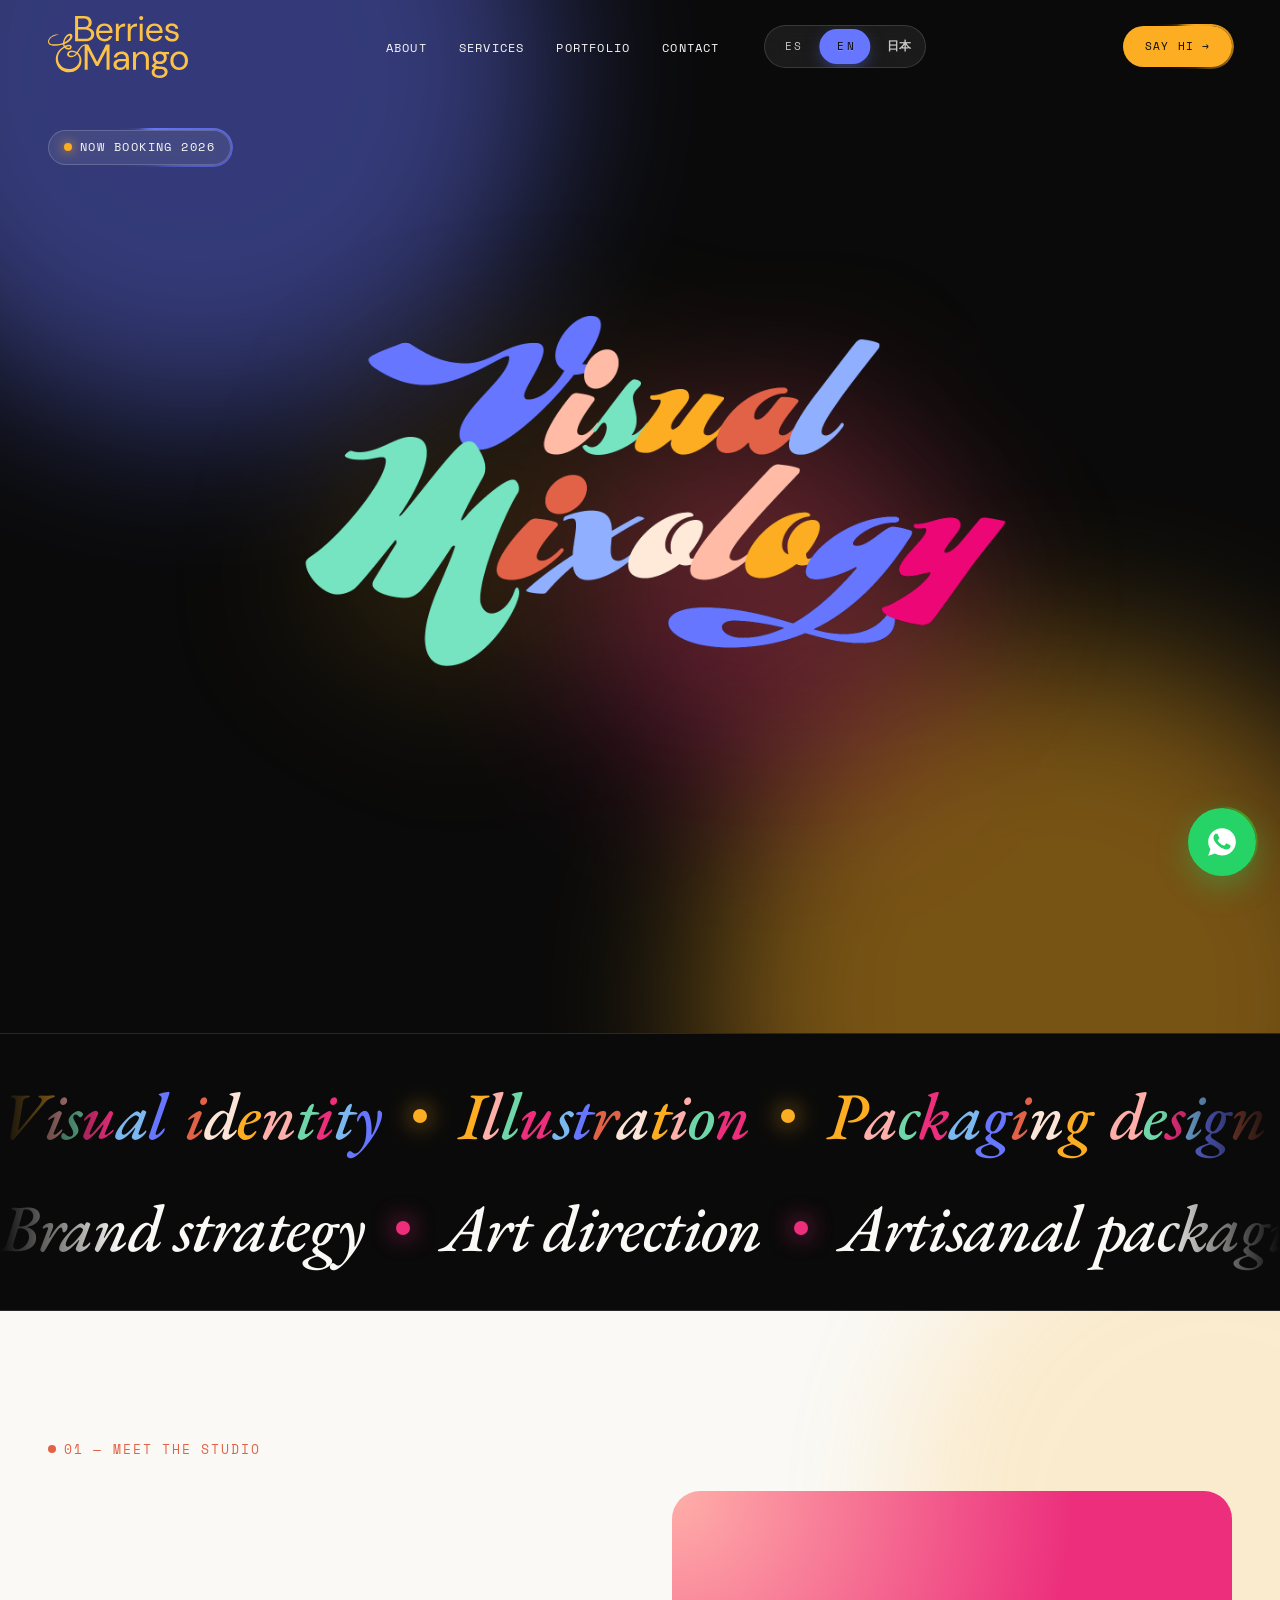
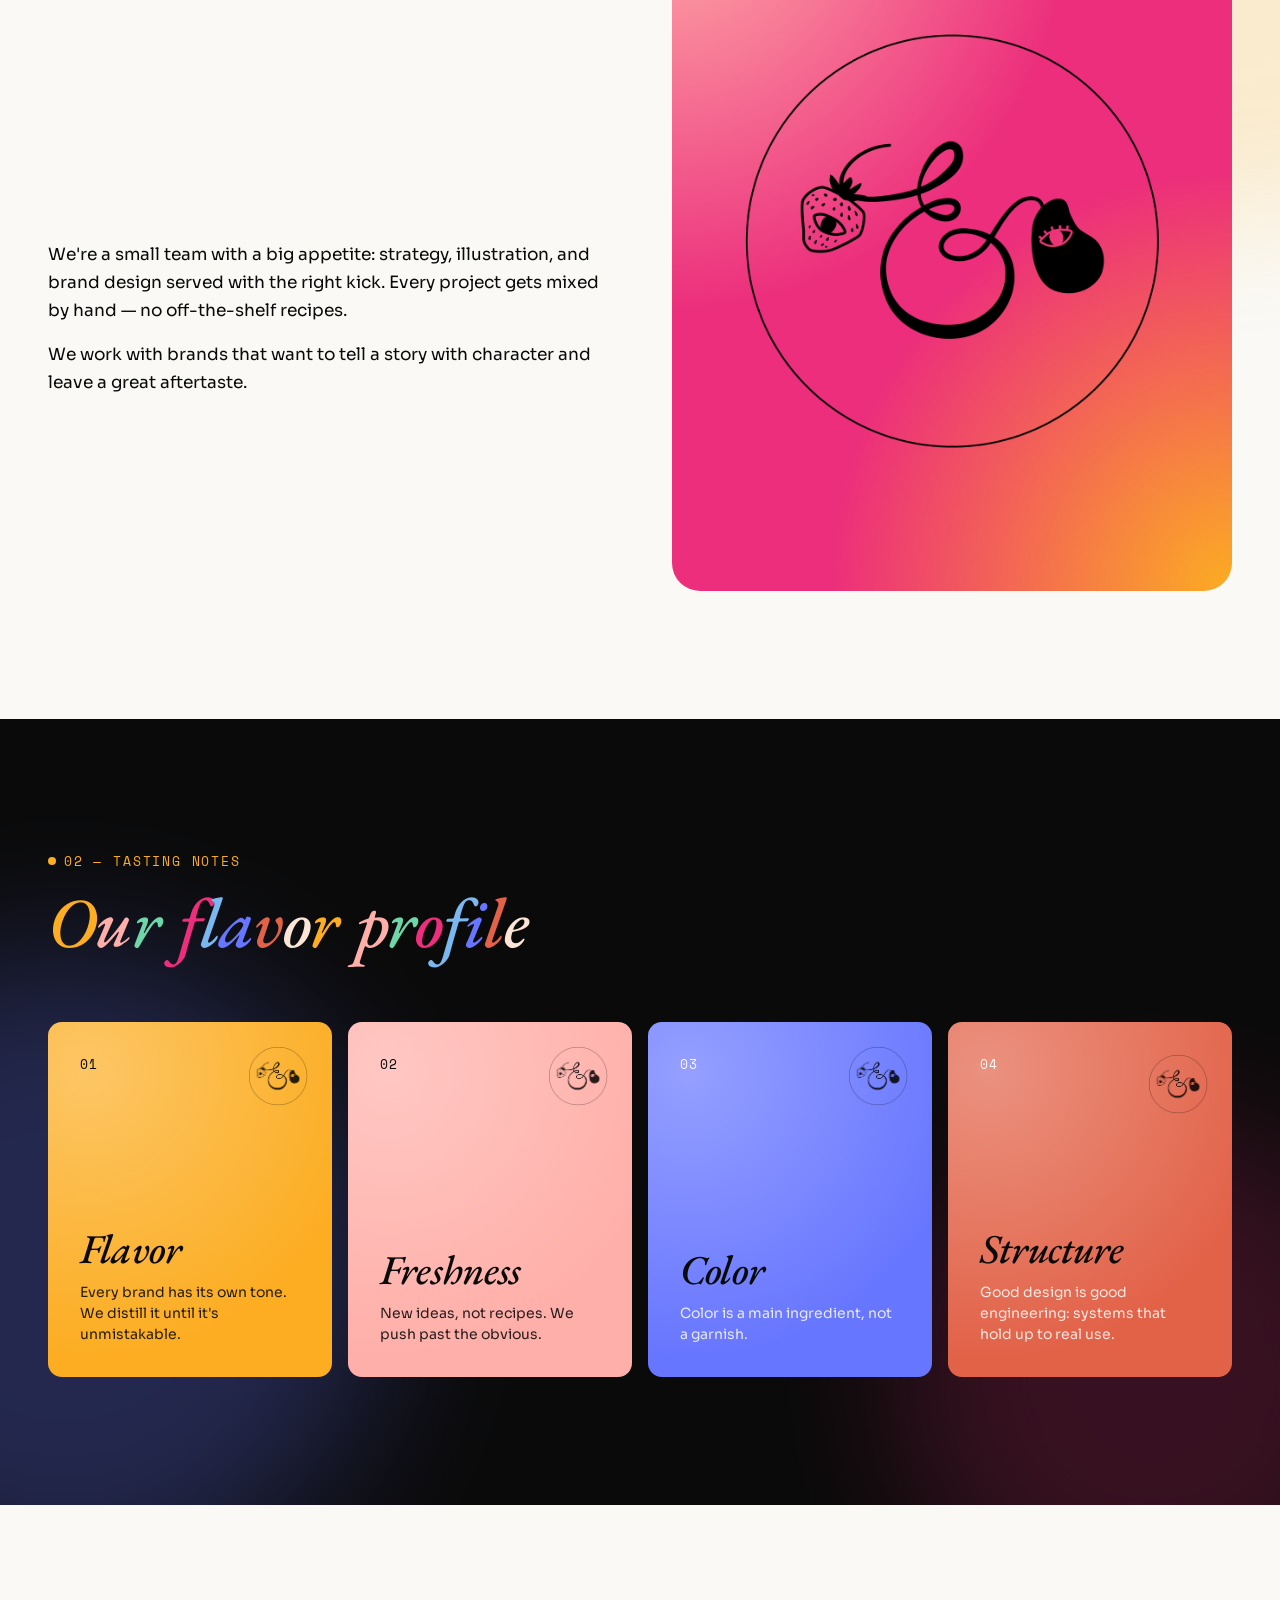
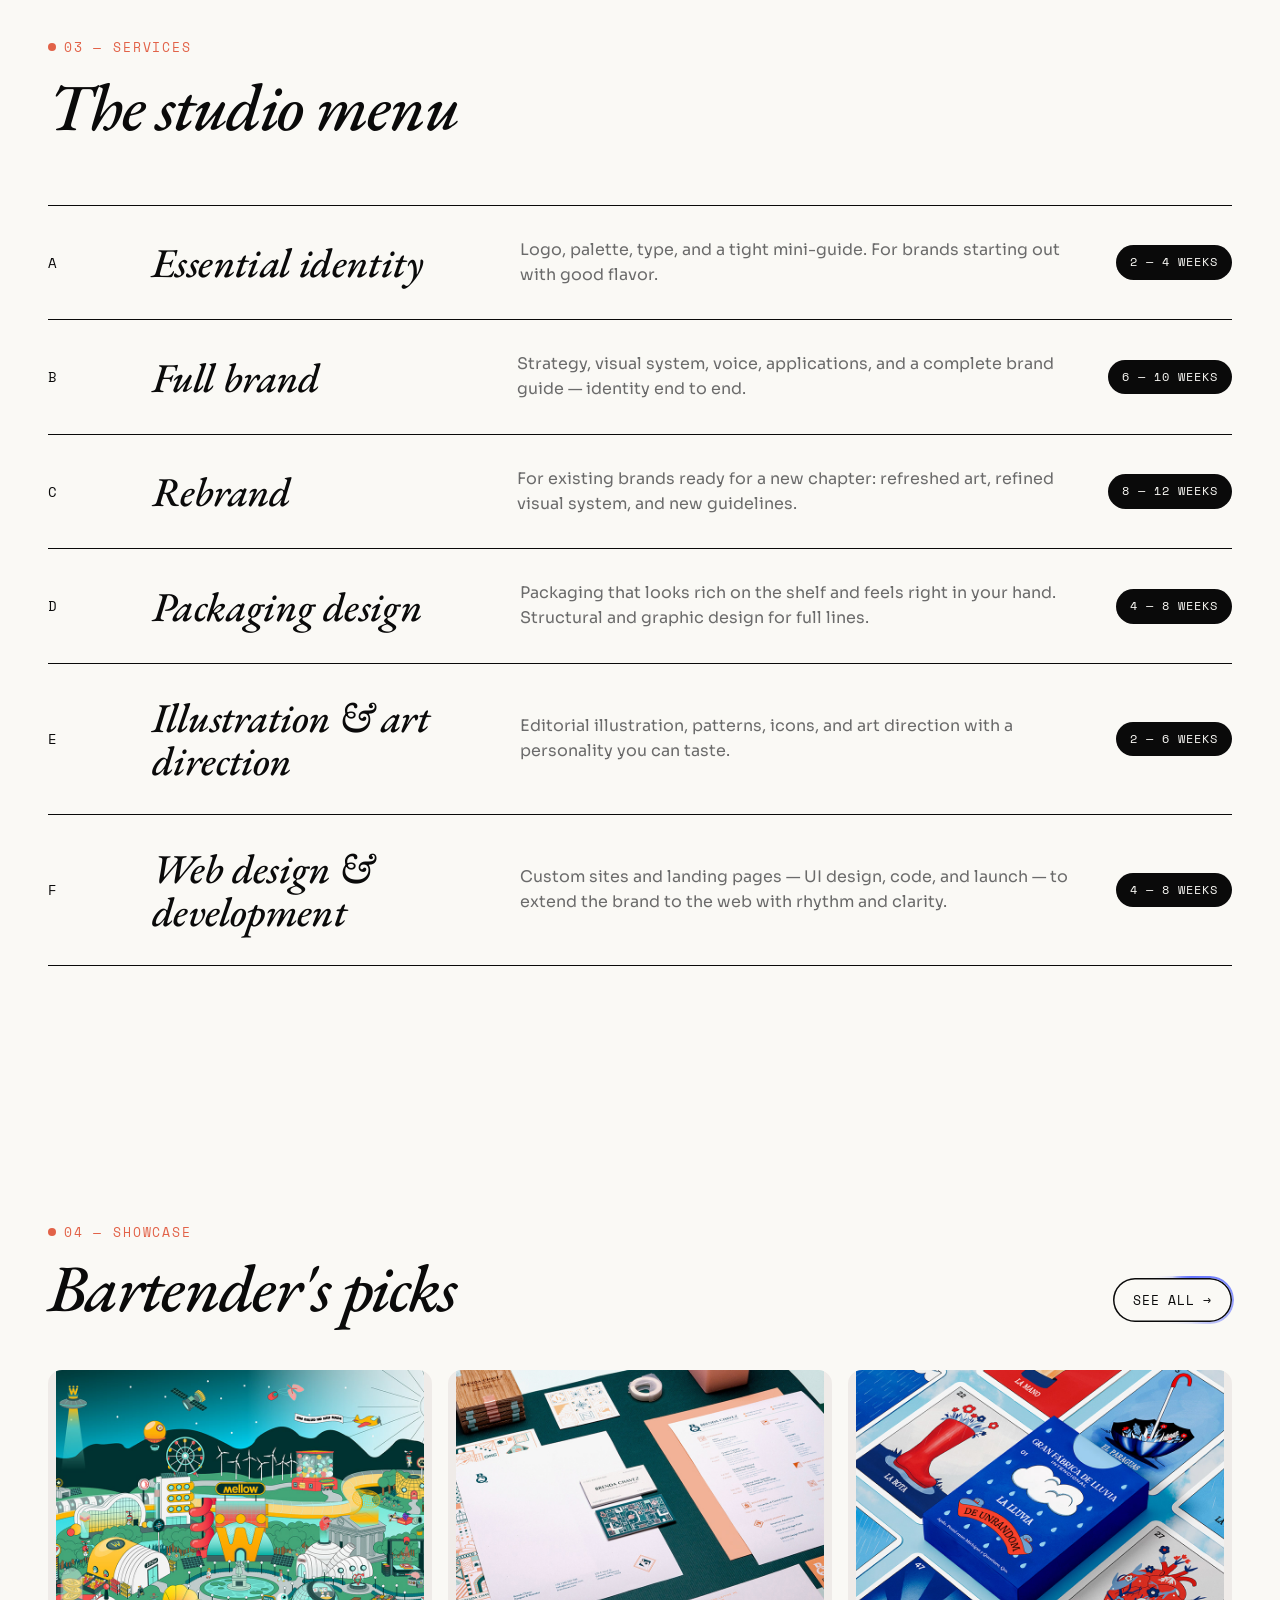
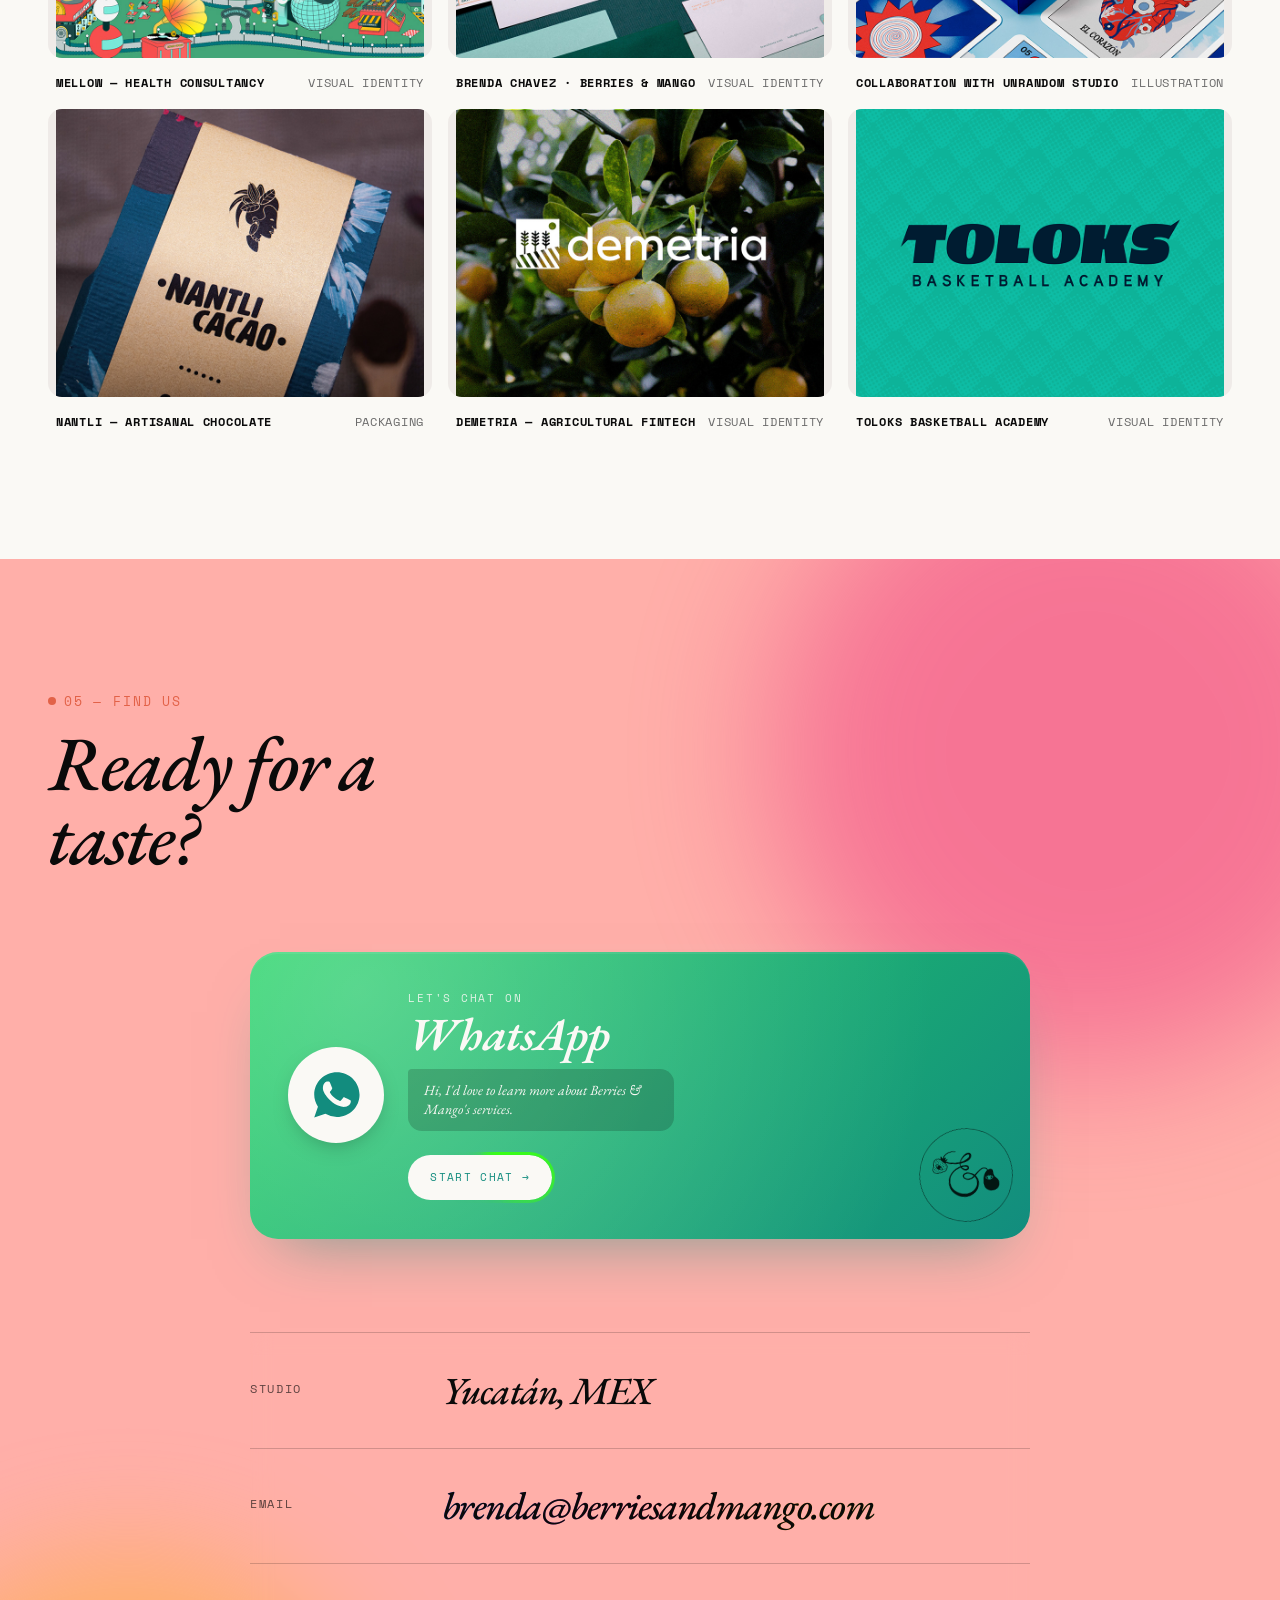
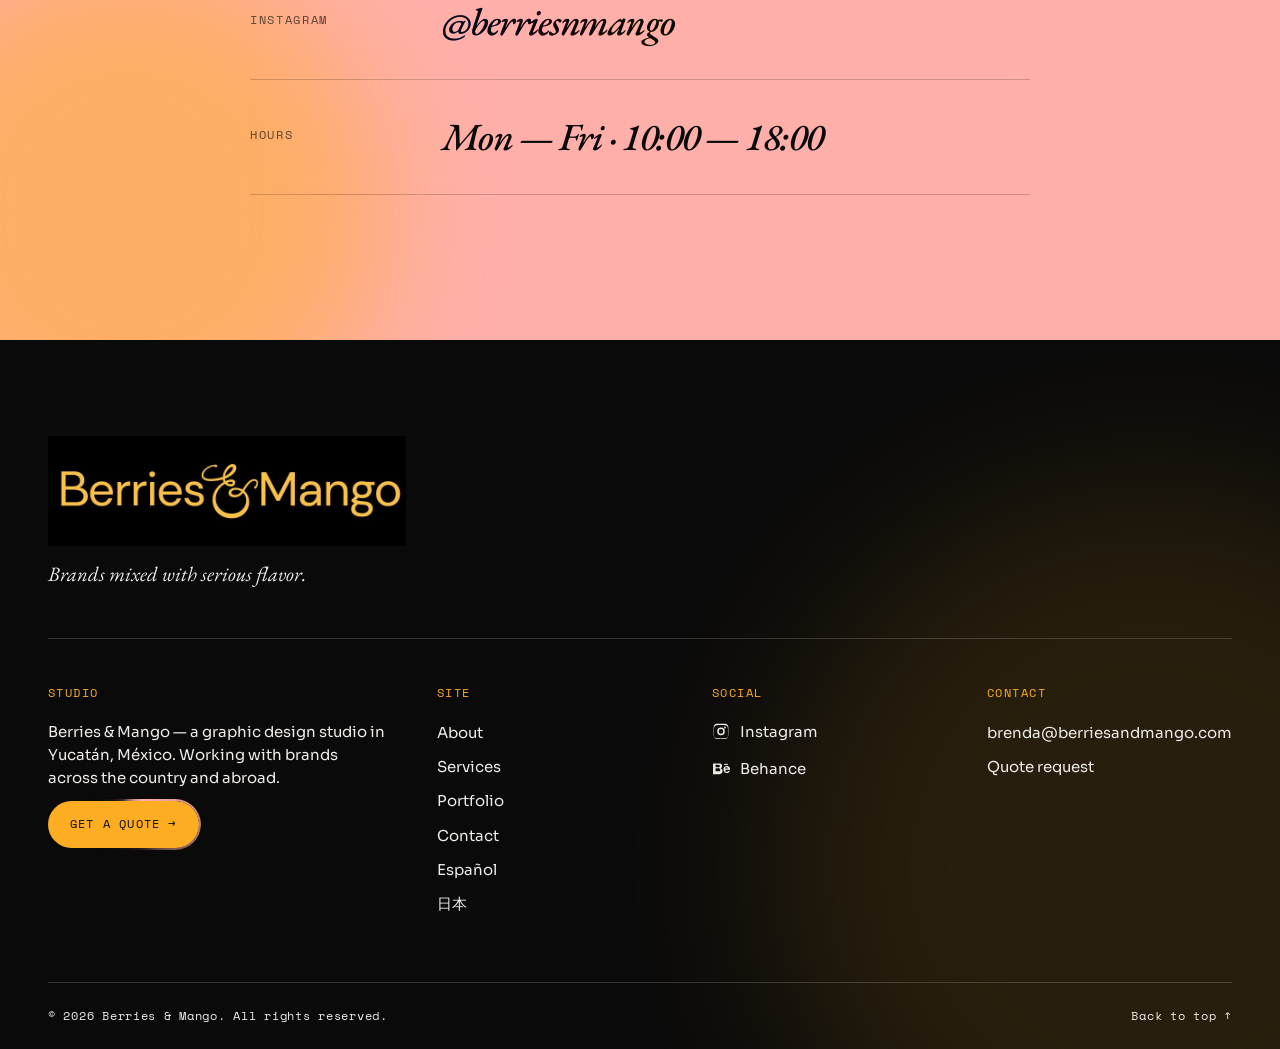
==== commit 79e08f6e: "-" ====
--- a/index.html
+++ b/index.html
@@ -222,7 +222,7 @@
                             <div class="lang" style="--lang-count: 3; --lang-pos: 0;" data-active="es" role="group" aria-label="Cambiar idioma">
                                 <a class="lang__opt is-active" href="/" data-lang-switch="es" aria-current="true">ES</a>
                                 <a class="lang__opt" href="/en/" data-lang-switch="en" aria-label="Switch to English">EN</a>
-                                <a class="lang__opt lang__opt--ja" href="/jp/" data-lang-switch="ja" aria-label="日本語に切替">日本語</a>
+                                <a class="lang__opt lang__opt--ja" href="/jp/" data-lang-switch="ja" aria-label="日本に切替">日本</a>
                             </div>
                         </li>
                     </ul>
@@ -638,7 +638,7 @@
                         <li><a class="footer__link" href="portfolio.html">Portfolio</a></li>
                         <li><a class="footer__link" href="#encuentra">Encuéntranos</a></li>
                         <li><a class="footer__link" href="/en/" data-lang-switch="en">English</a></li>
-                        <li><a class="footer__link" href="/jp/" data-lang-switch="ja">日本語</a></li>
+                        <li><a class="footer__link" href="/jp/" data-lang-switch="ja">日本</a></li>
                     </ul>
                 </div>
 
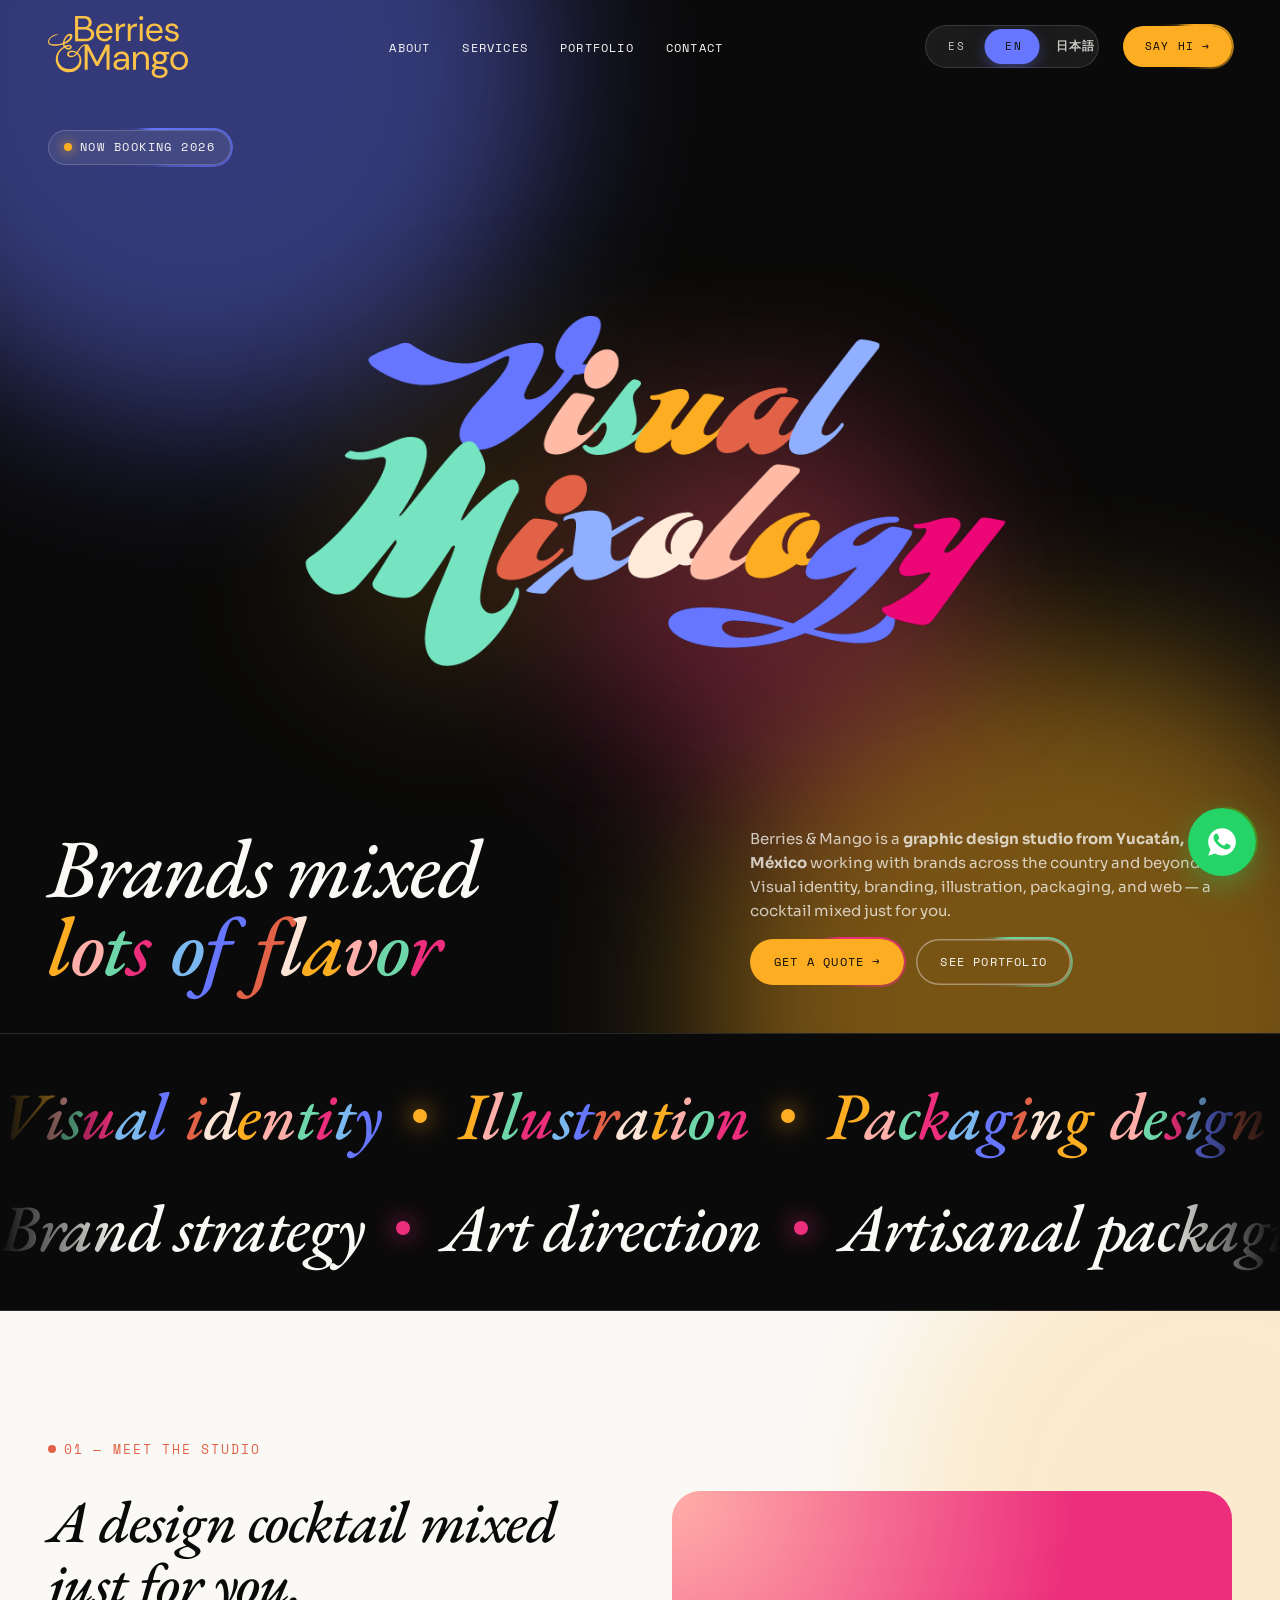
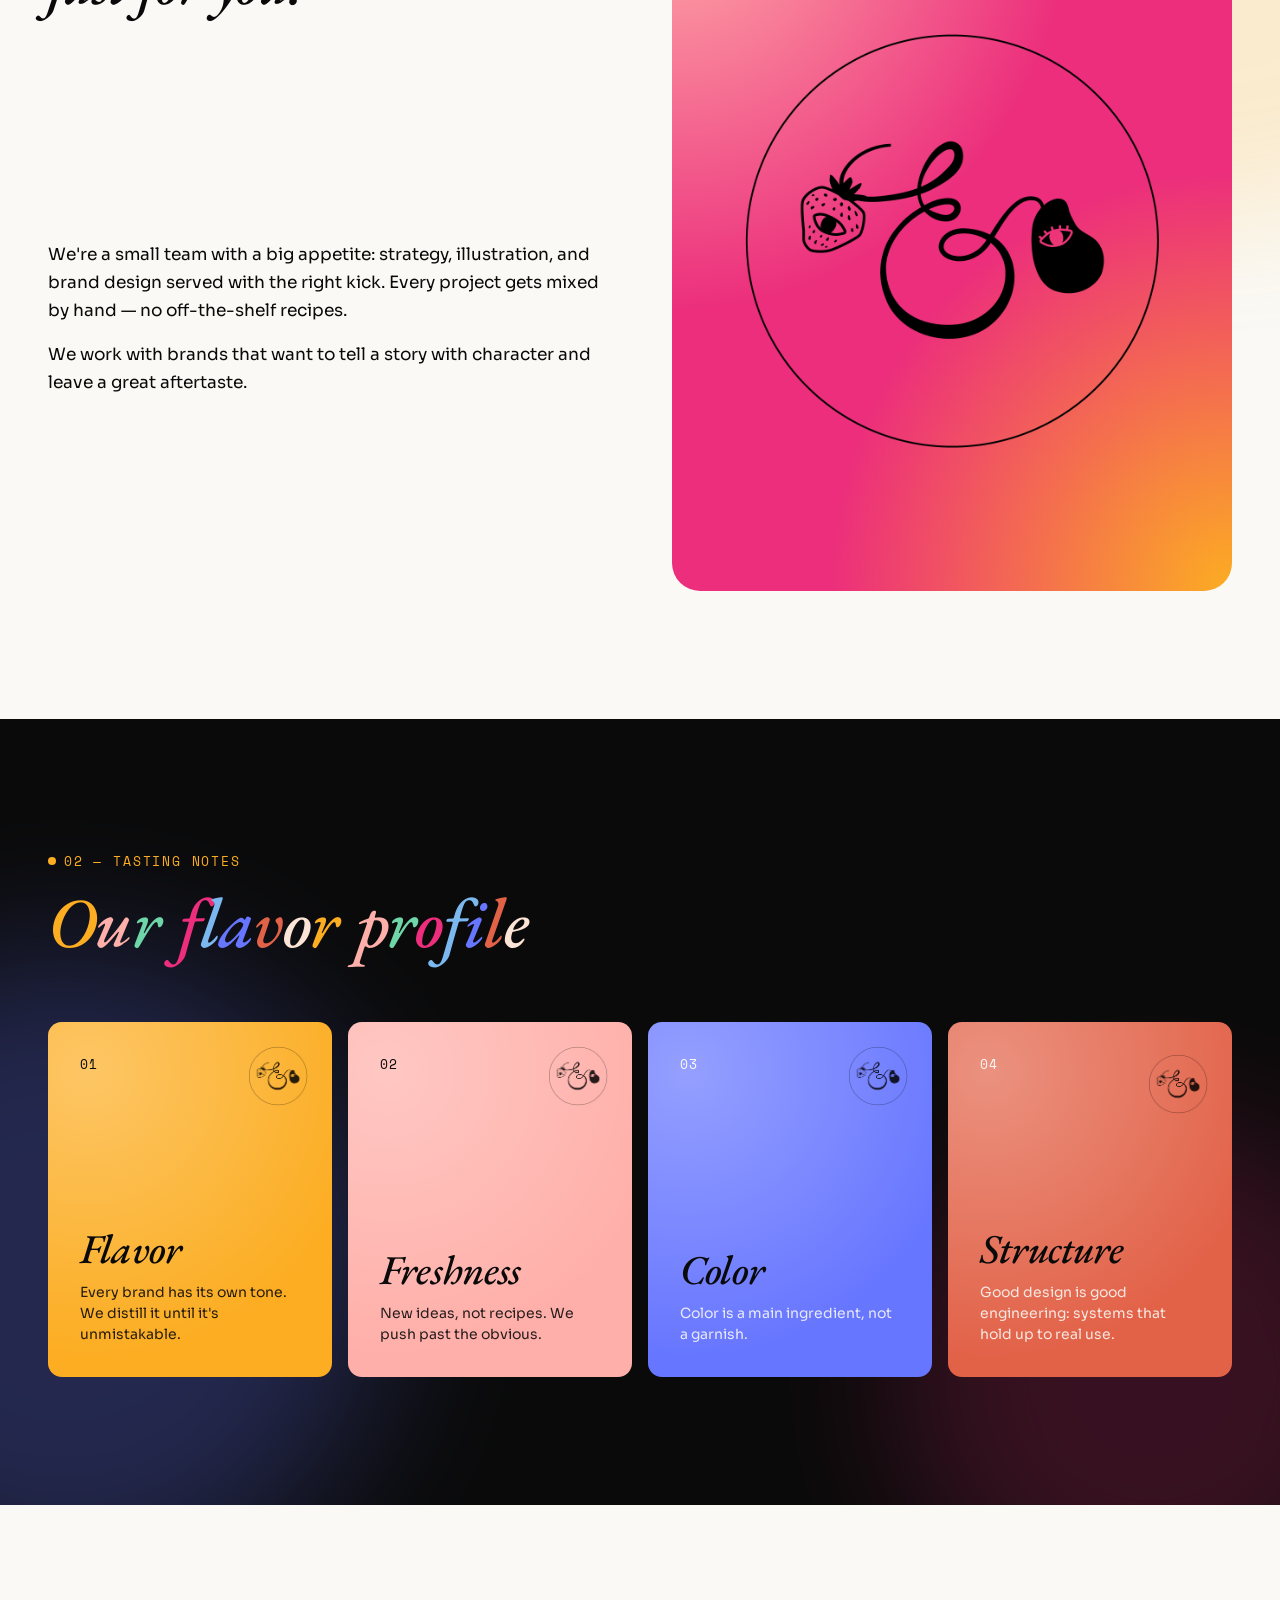
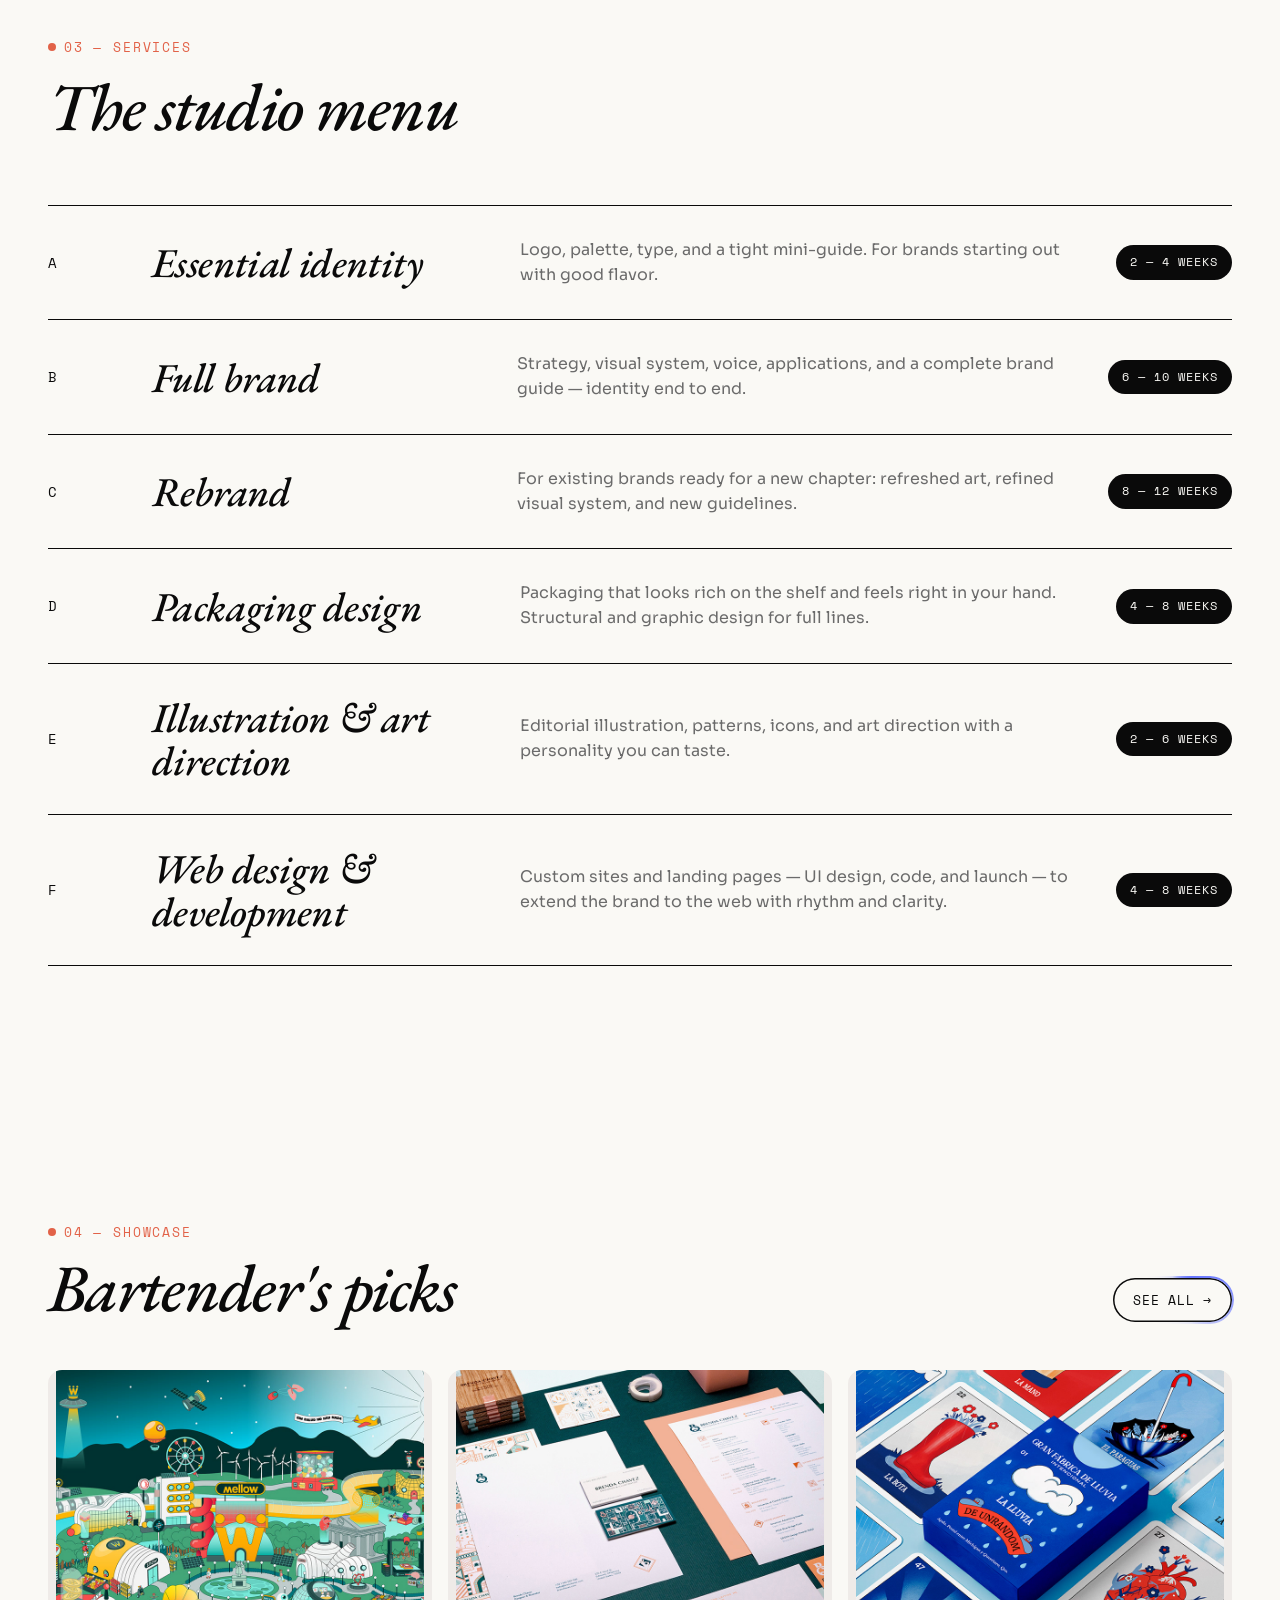
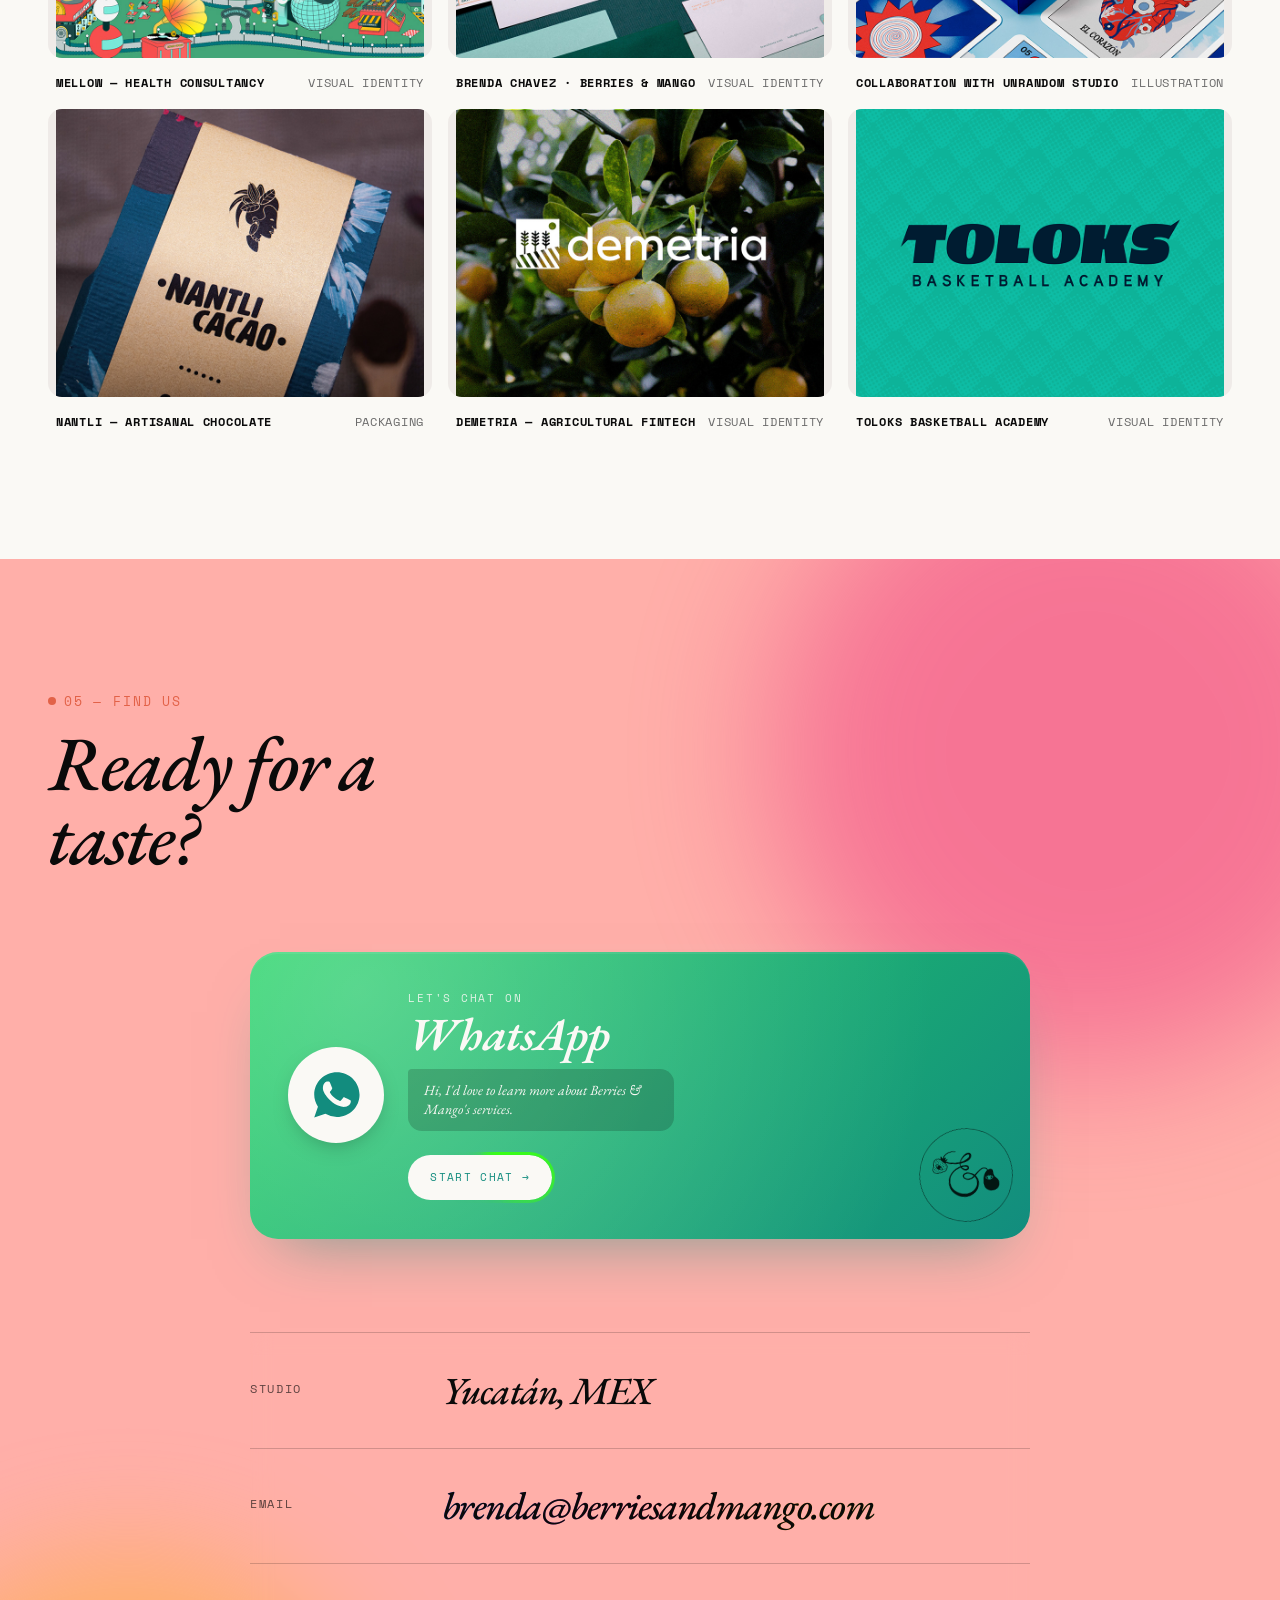
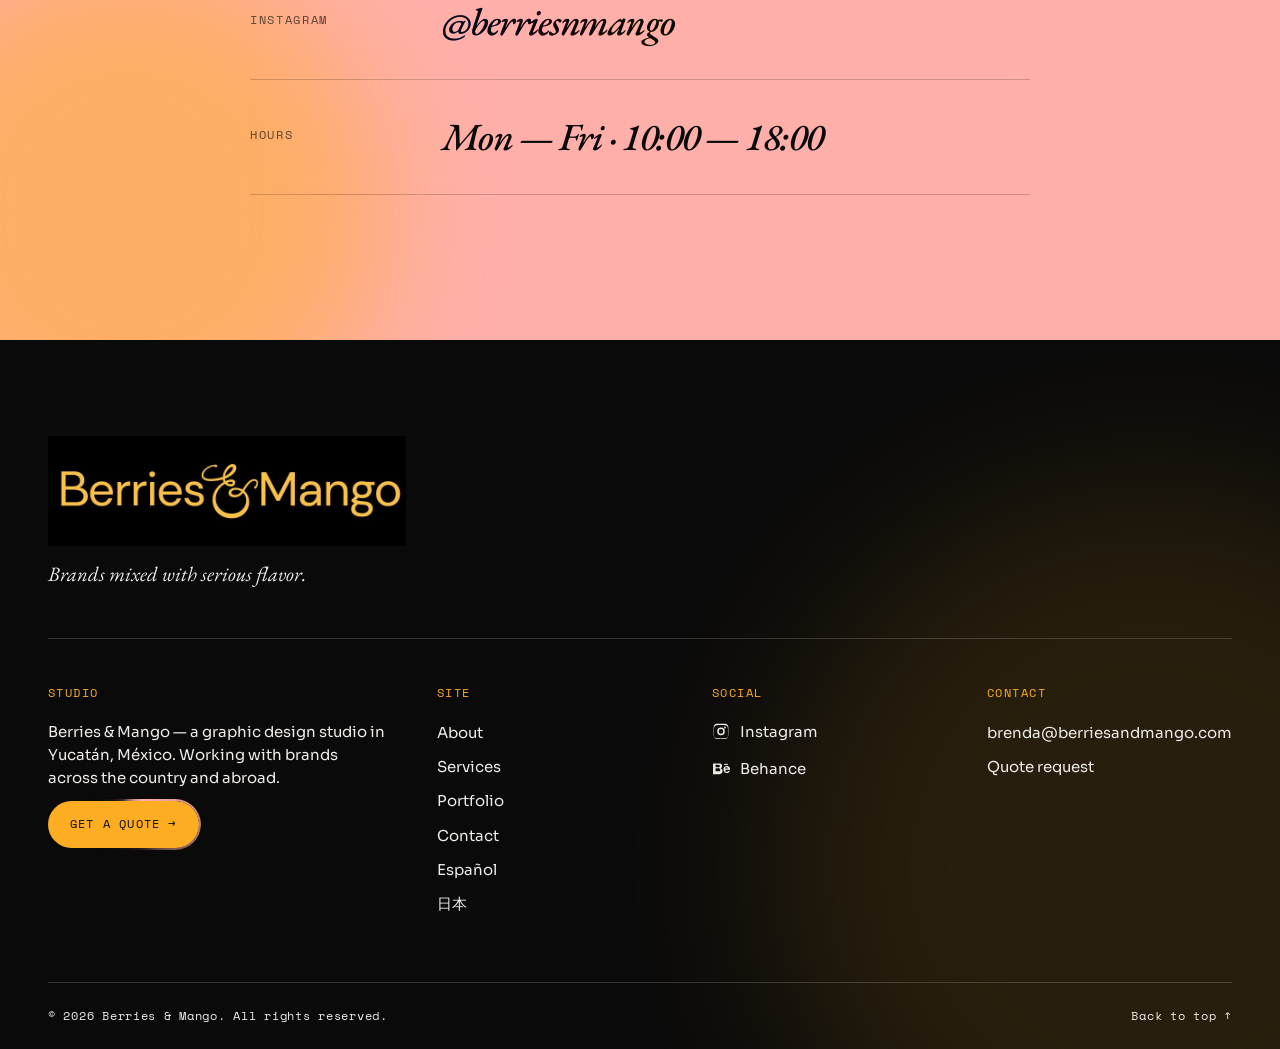
==== commit f56b9c82: "Switcher always visible on mobile + JP typography cleanup SWITCHER PLACEMENT - Homepage (3 langs): ." ====
--- a/index.html
+++ b/index.html
@@ -218,15 +218,16 @@
                         <li class="header__nav-item"><a class="header__nav-link" href="#servicios">Servicios</a></li>
                         <li class="header__nav-item"><a class="header__nav-link" href="portfolio.html">Portfolio</a></li>
                         <li class="header__nav-item"><a class="header__nav-link" href="#encuentra">Encuéntranos</a></li>
-                        <li class="header__nav-item header__nav-item--lang">
-                            <div class="lang" style="--lang-count: 3; --lang-pos: 0;" data-active="es" role="group" aria-label="Cambiar idioma">
-                                <a class="lang__opt is-active" href="/" data-lang-switch="es" aria-current="true">ES</a>
-                                <a class="lang__opt" href="/en/" data-lang-switch="en" aria-label="Switch to English">EN</a>
-                                <a class="lang__opt lang__opt--ja" href="/jp/" data-lang-switch="ja" aria-label="日本に切替">日本</a>
-                            </div>
-                        </li>
                     </ul>
                 </nav>
+
+                <div class="header__lang" data-lang-slot>
+                    <div class="lang" style="--lang-count: 3; --lang-pos: 0;" data-active="es" role="group" aria-label="Cambiar idioma">
+                        <a class="lang__opt is-active" href="/" data-lang-switch="es" aria-current="true">ES</a>
+                        <a class="lang__opt" href="/en/" data-lang-switch="en" aria-label="Switch to English">EN</a>
+                        <a class="lang__opt lang__opt--ja" href="/jp/" data-lang-switch="ja" aria-label="日本語に切替">日本語</a>
+                    </div>
+                </div>
 
                 <a class="header__cta glow glow--mango" href="https://wa.me/529993946353?text=Hola%2C%20me%20gustar%C3%ADa%20recibir%20informaci%C3%B3n%20sobre%20los%20servicios%20de%20Berries%20%26%20Mango." target="_blank" rel="noopener noreferrer" data-magnetic="0.25">
                     <span>Cuéntanos</span>
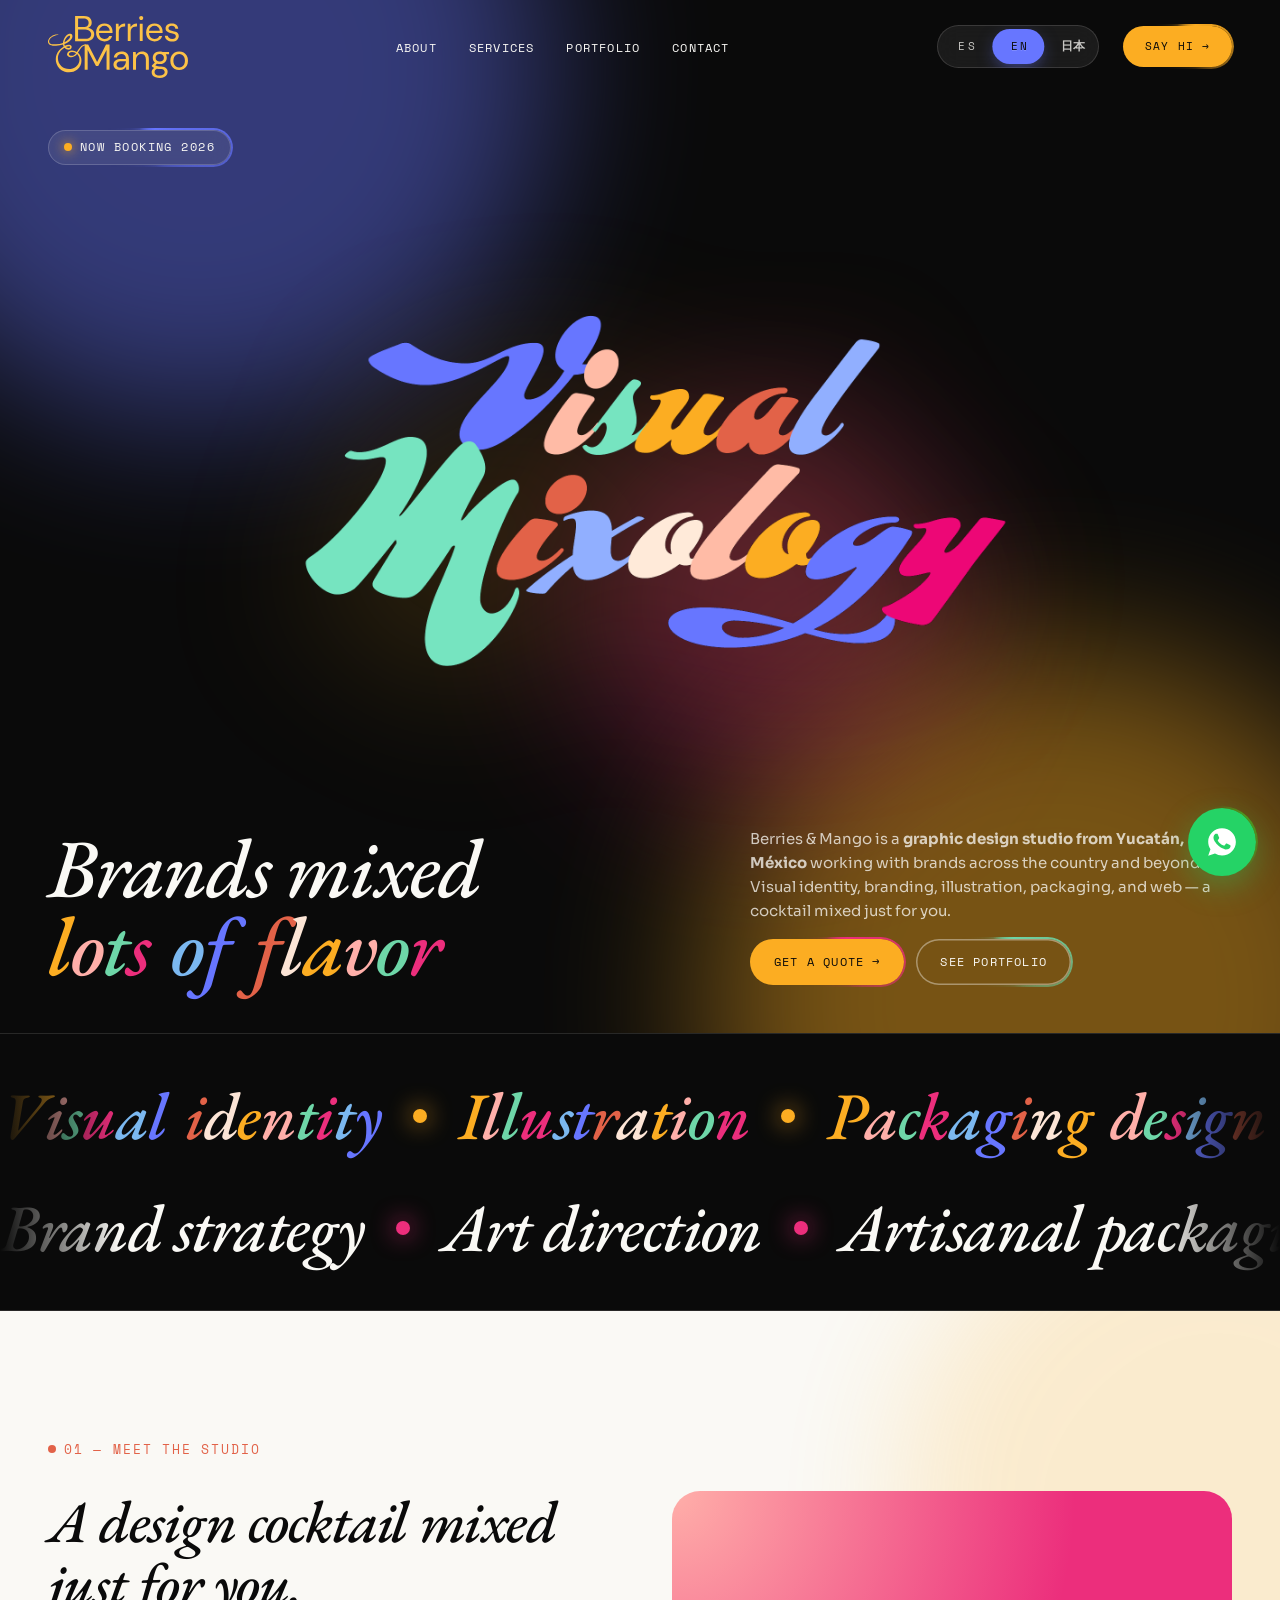
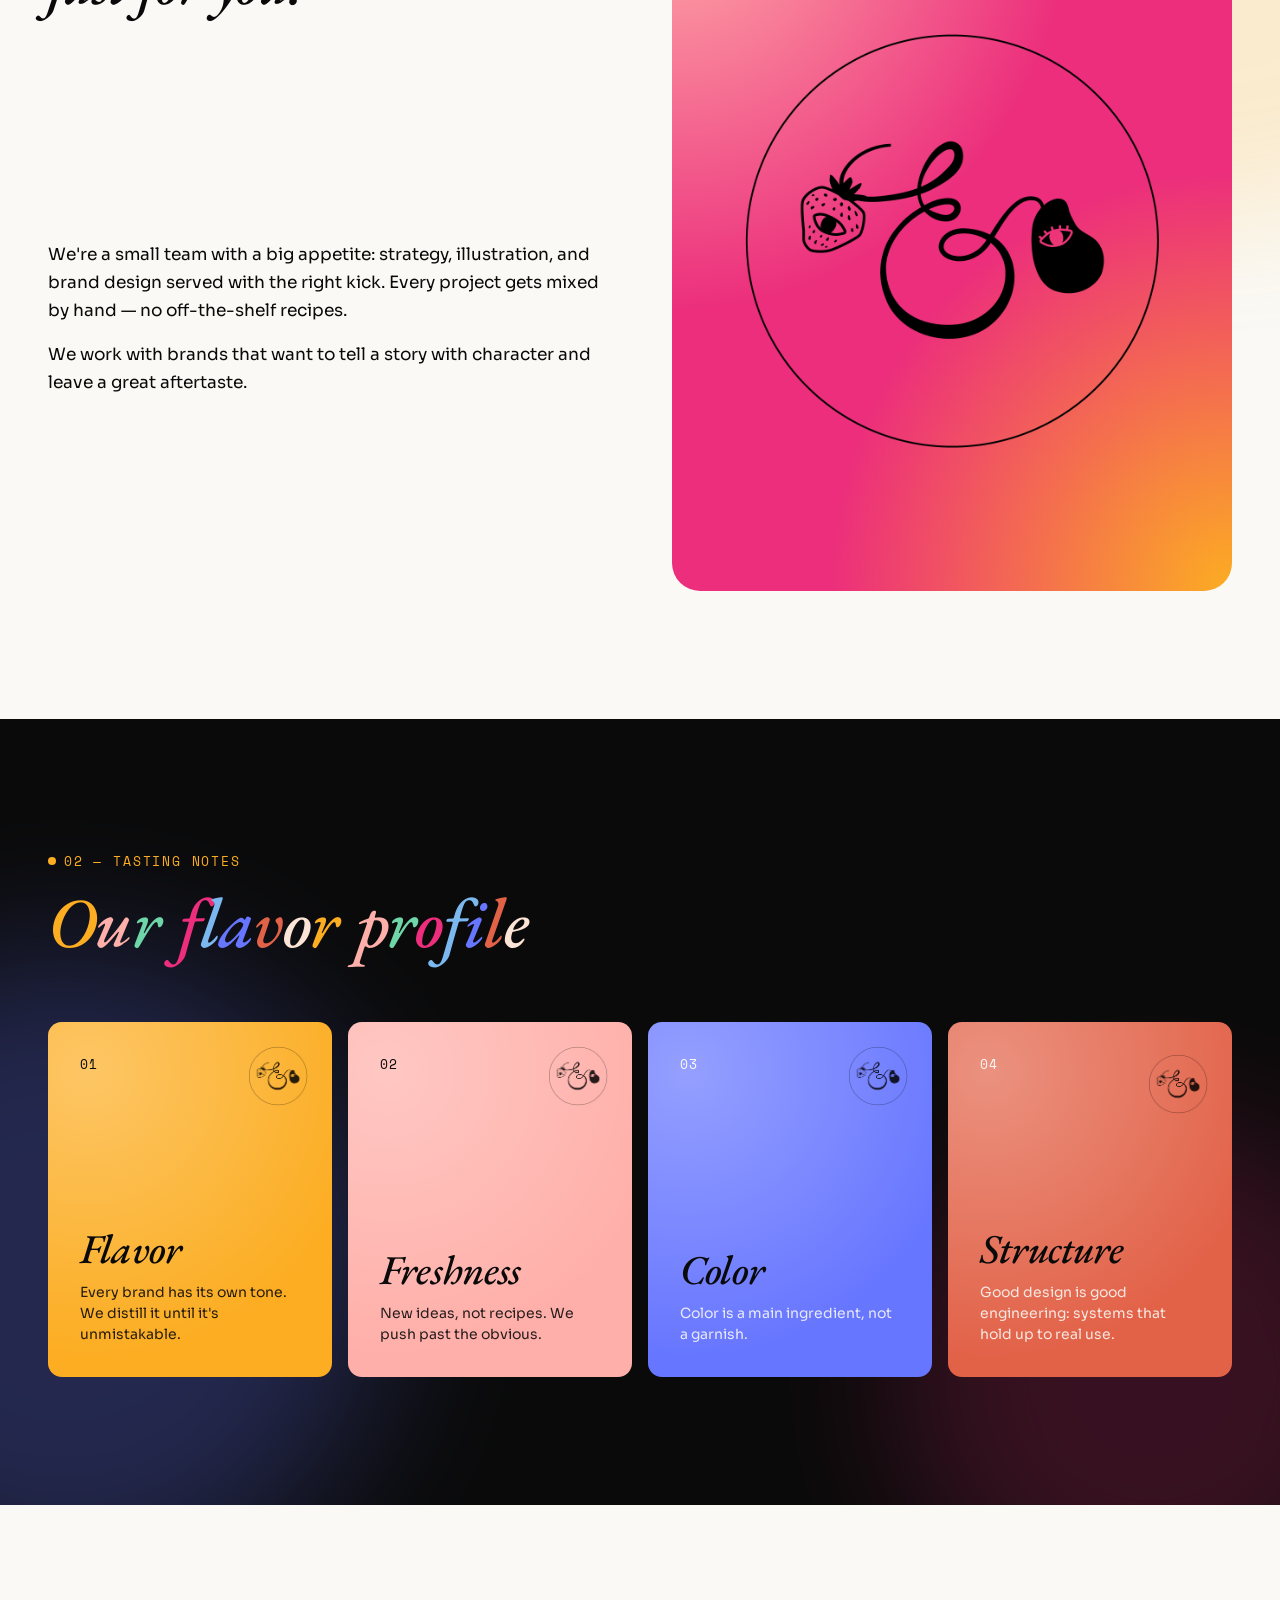
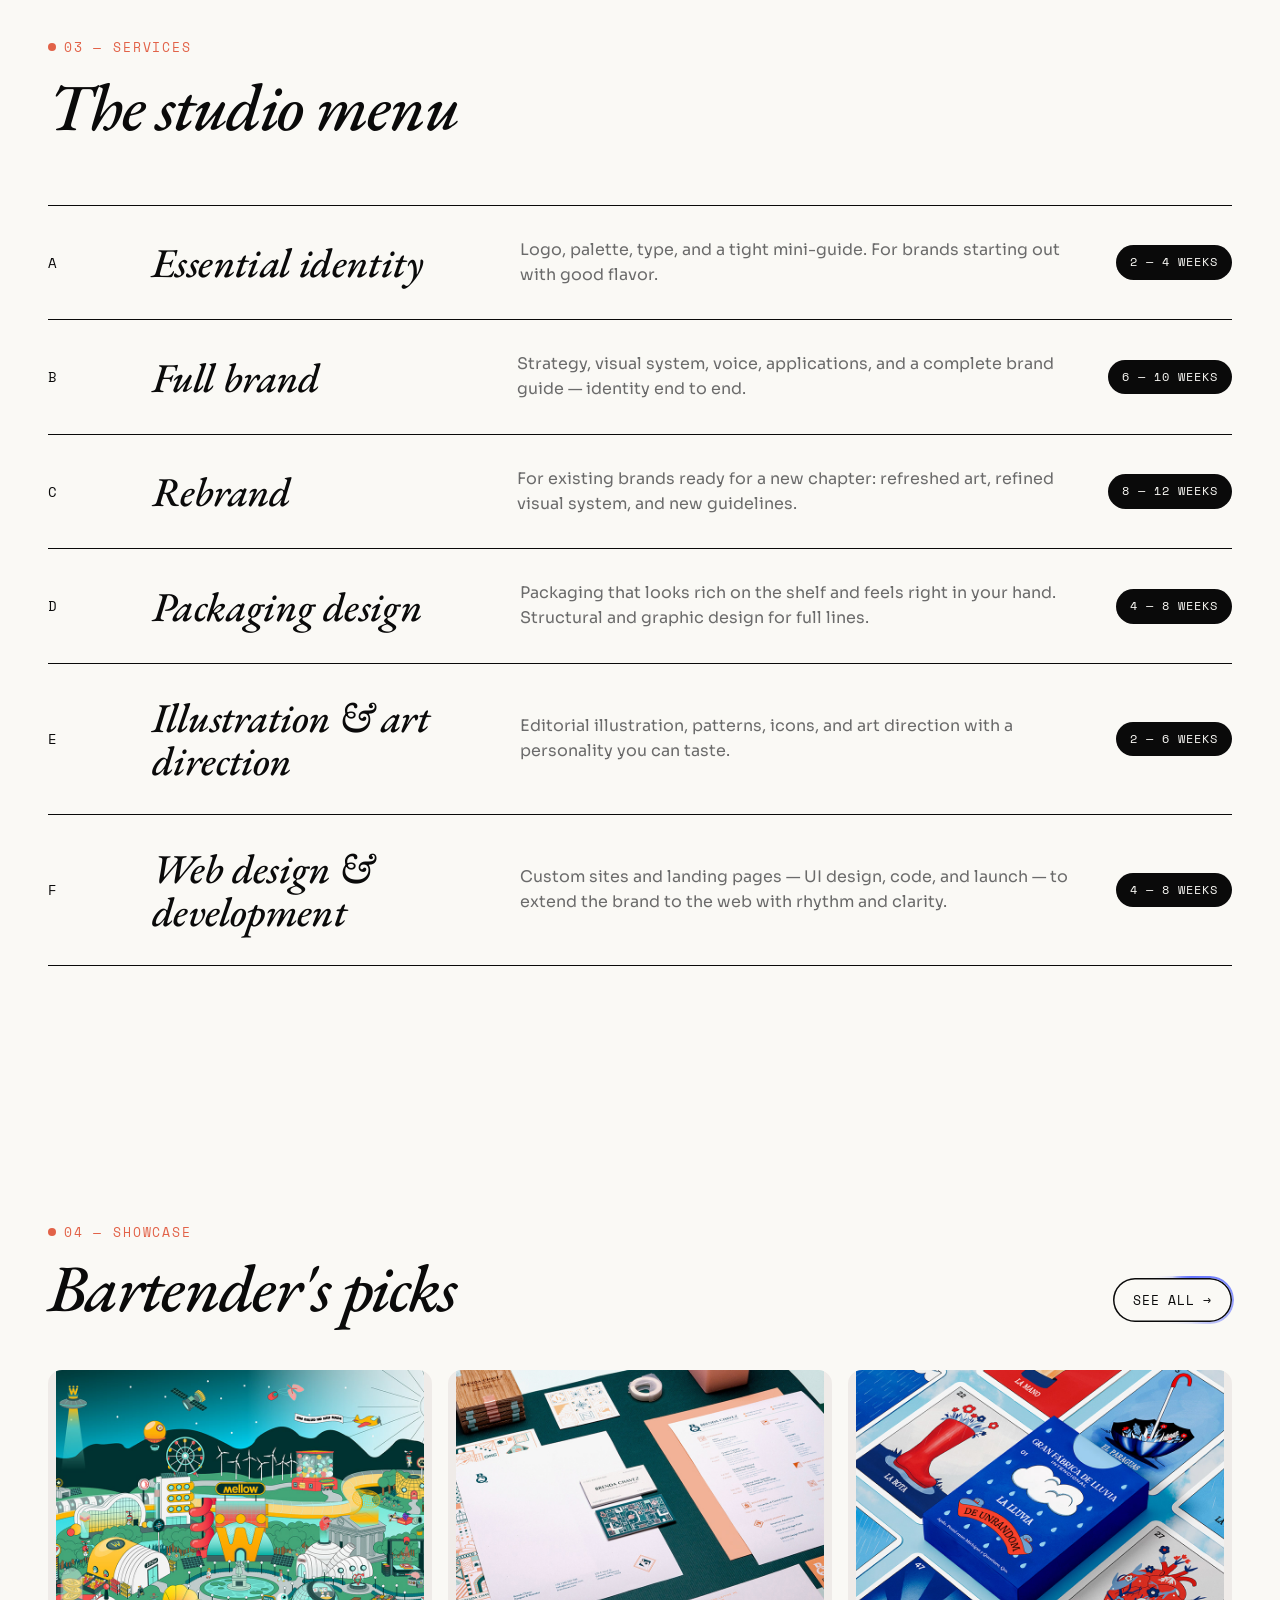
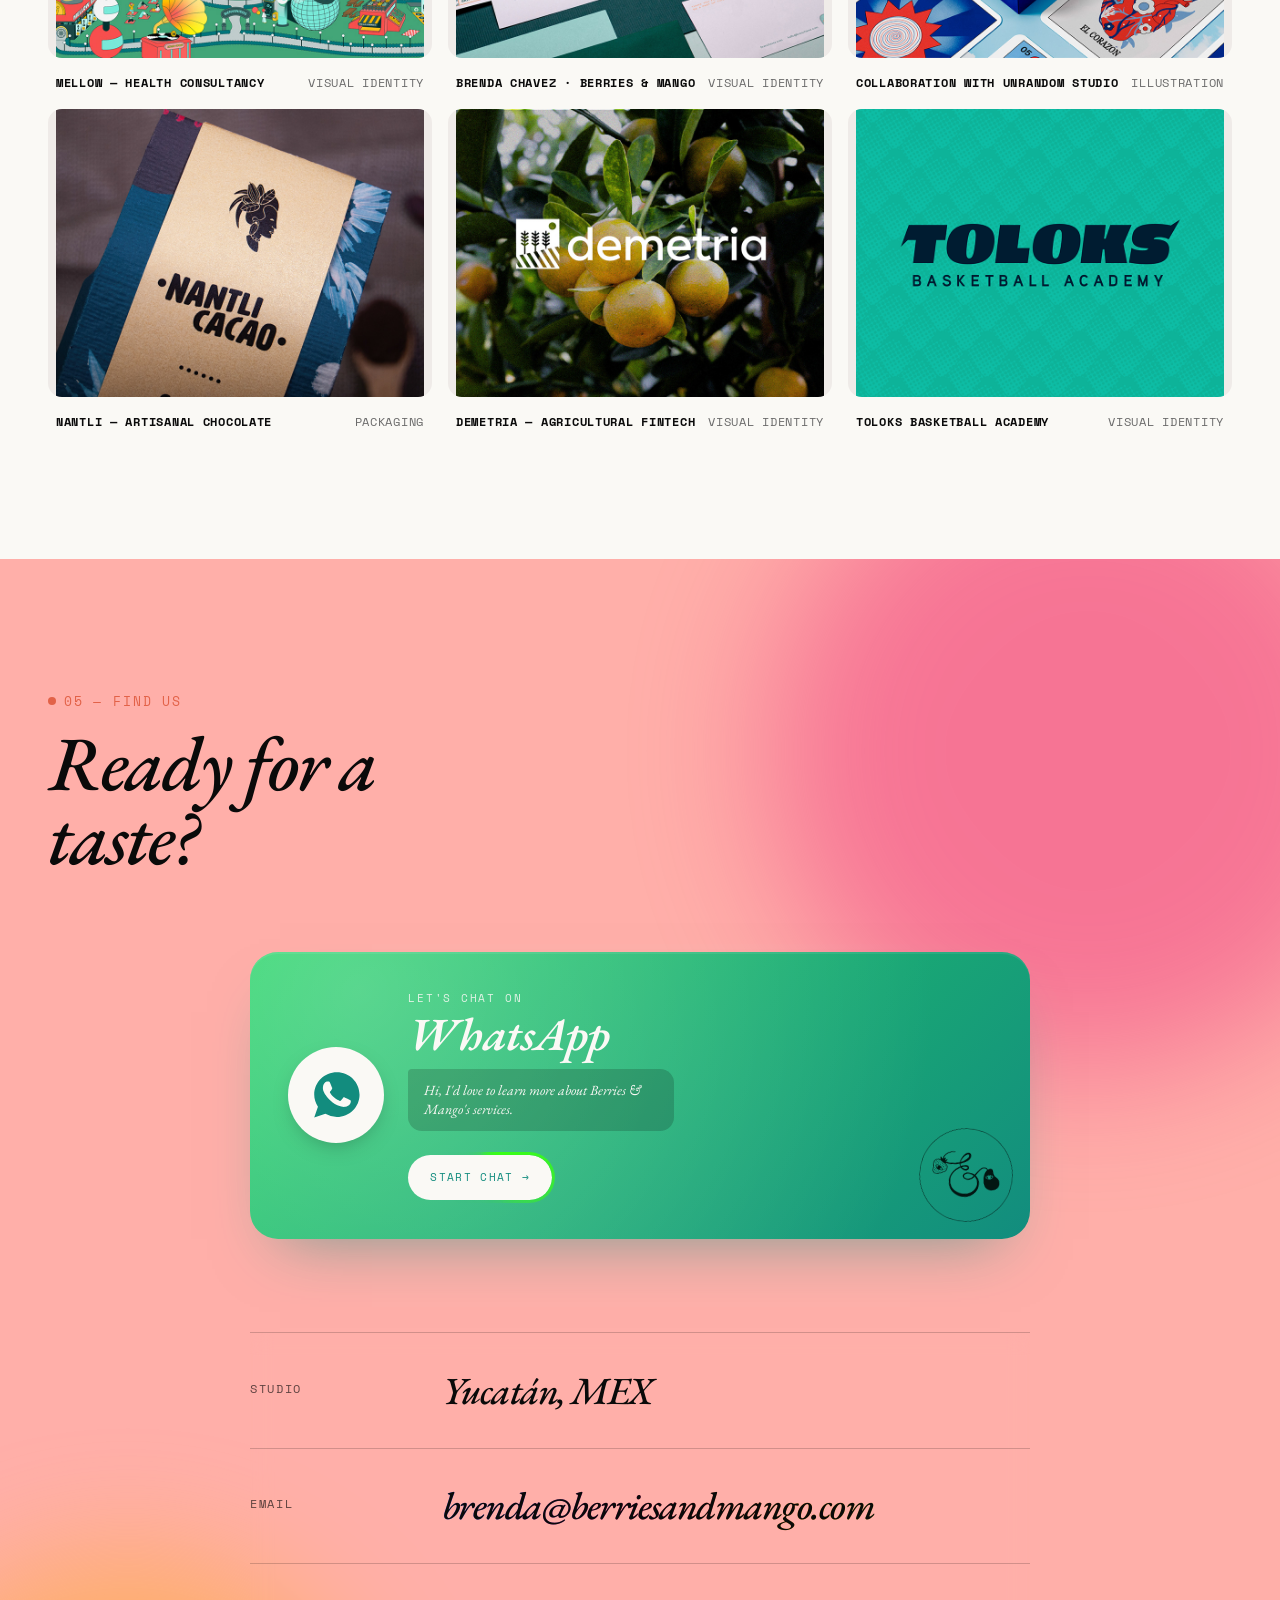
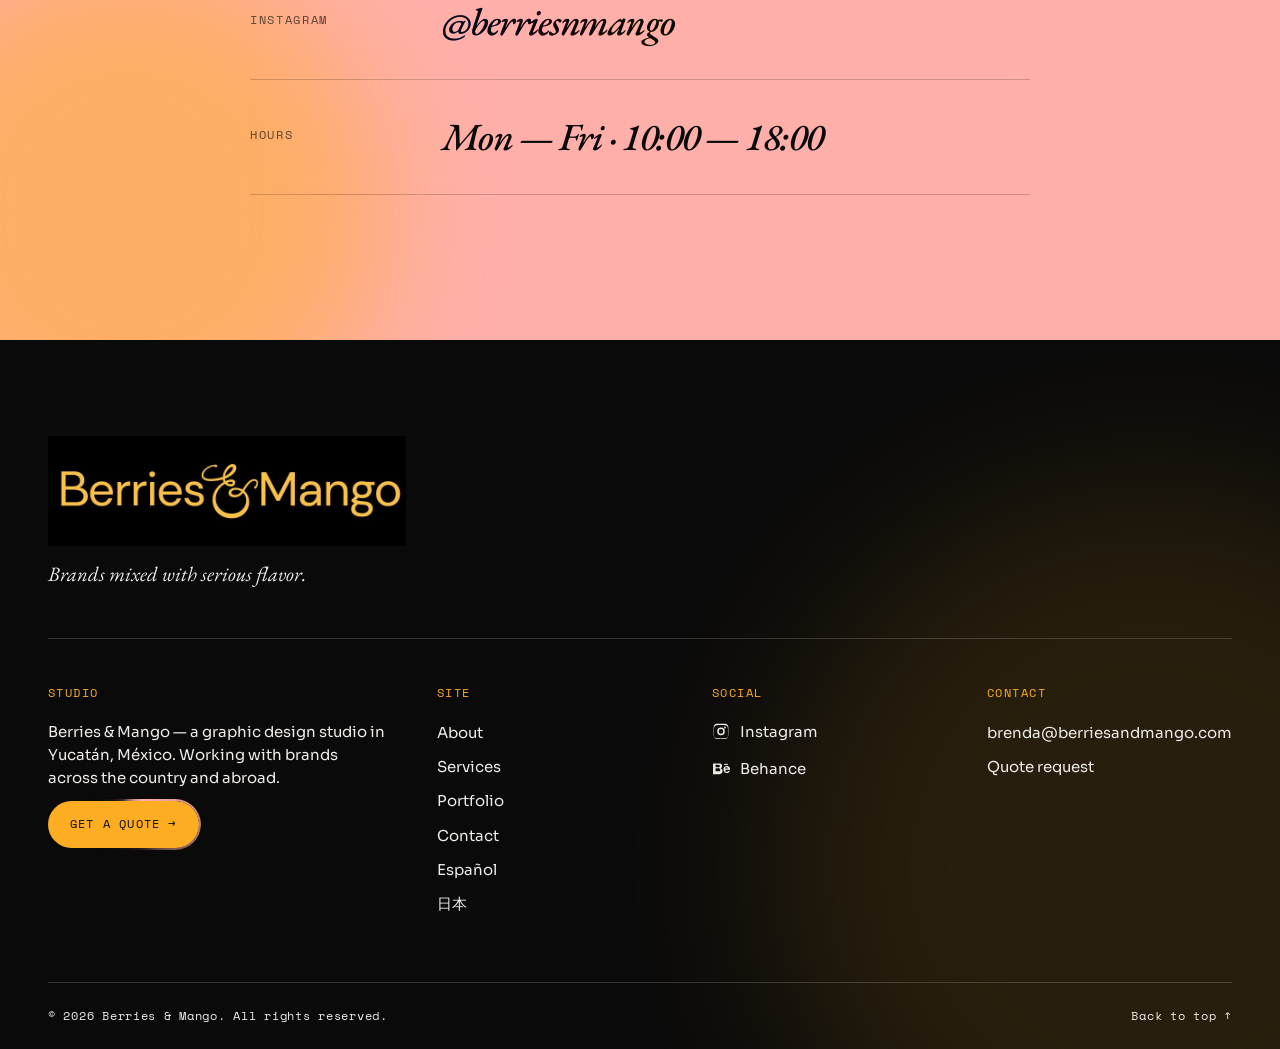
==== commit 5ed86327: "Liquid mango ripple on tap + 日本 label LIQUID RIPPLE (mobile only) - New Blocks/ripple.css + scripts/" ====
--- a/index.html
+++ b/index.html
@@ -225,7 +225,7 @@
                     <div class="lang" style="--lang-count: 3; --lang-pos: 0;" data-active="es" role="group" aria-label="Cambiar idioma">
                         <a class="lang__opt is-active" href="/" data-lang-switch="es" aria-current="true">ES</a>
                         <a class="lang__opt" href="/en/" data-lang-switch="en" aria-label="Switch to English">EN</a>
-                        <a class="lang__opt lang__opt--ja" href="/jp/" data-lang-switch="ja" aria-label="日本語に切替">日本語</a>
+                        <a class="lang__opt lang__opt--ja" href="/jp/" data-lang-switch="ja" aria-label="日本語に切替">日本</a>
                     </div>
                 </div>
 
@@ -699,5 +699,6 @@
     <script src="scripts/motion.js" defer></script>
     <script src="scripts/main.js" defer></script>
     <script src="scripts/lang-switch.js" defer></script>
+    <script src="scripts/ripple.js" defer></script>
 </body>
 </html>
--- a/styles.css
+++ b/styles.css
@@ -26,3 +26,4 @@
 @import url("Blocks/whatsapp.css");
 @import url("Blocks/glow.css");
 @import url("Blocks/lang.css");
+@import url("Blocks/ripple.css");
--- a/styles.css
+++ b/styles.css
@@ -26,3 +26,4 @@
 @import url("Blocks/whatsapp.css");
 @import url("Blocks/glow.css");
 @import url("Blocks/lang.css");
+@import url("Blocks/ripple.css");
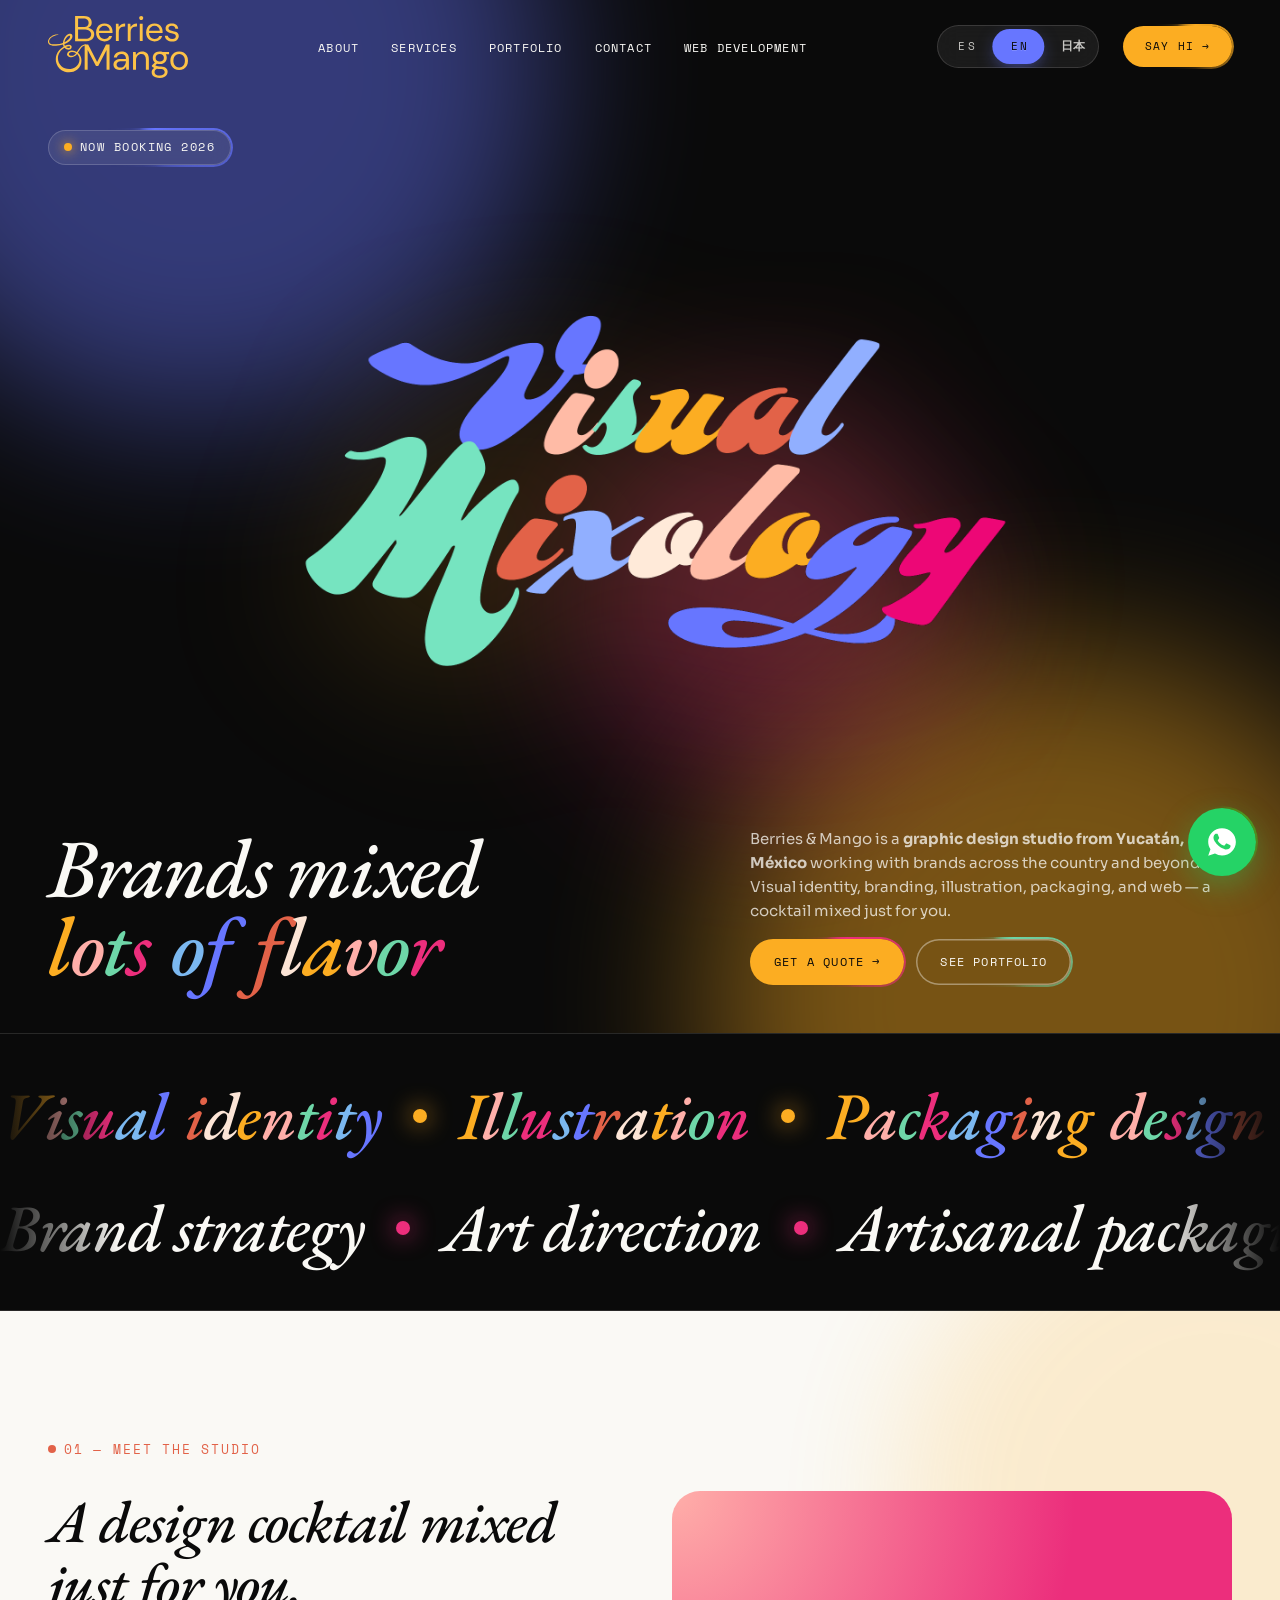
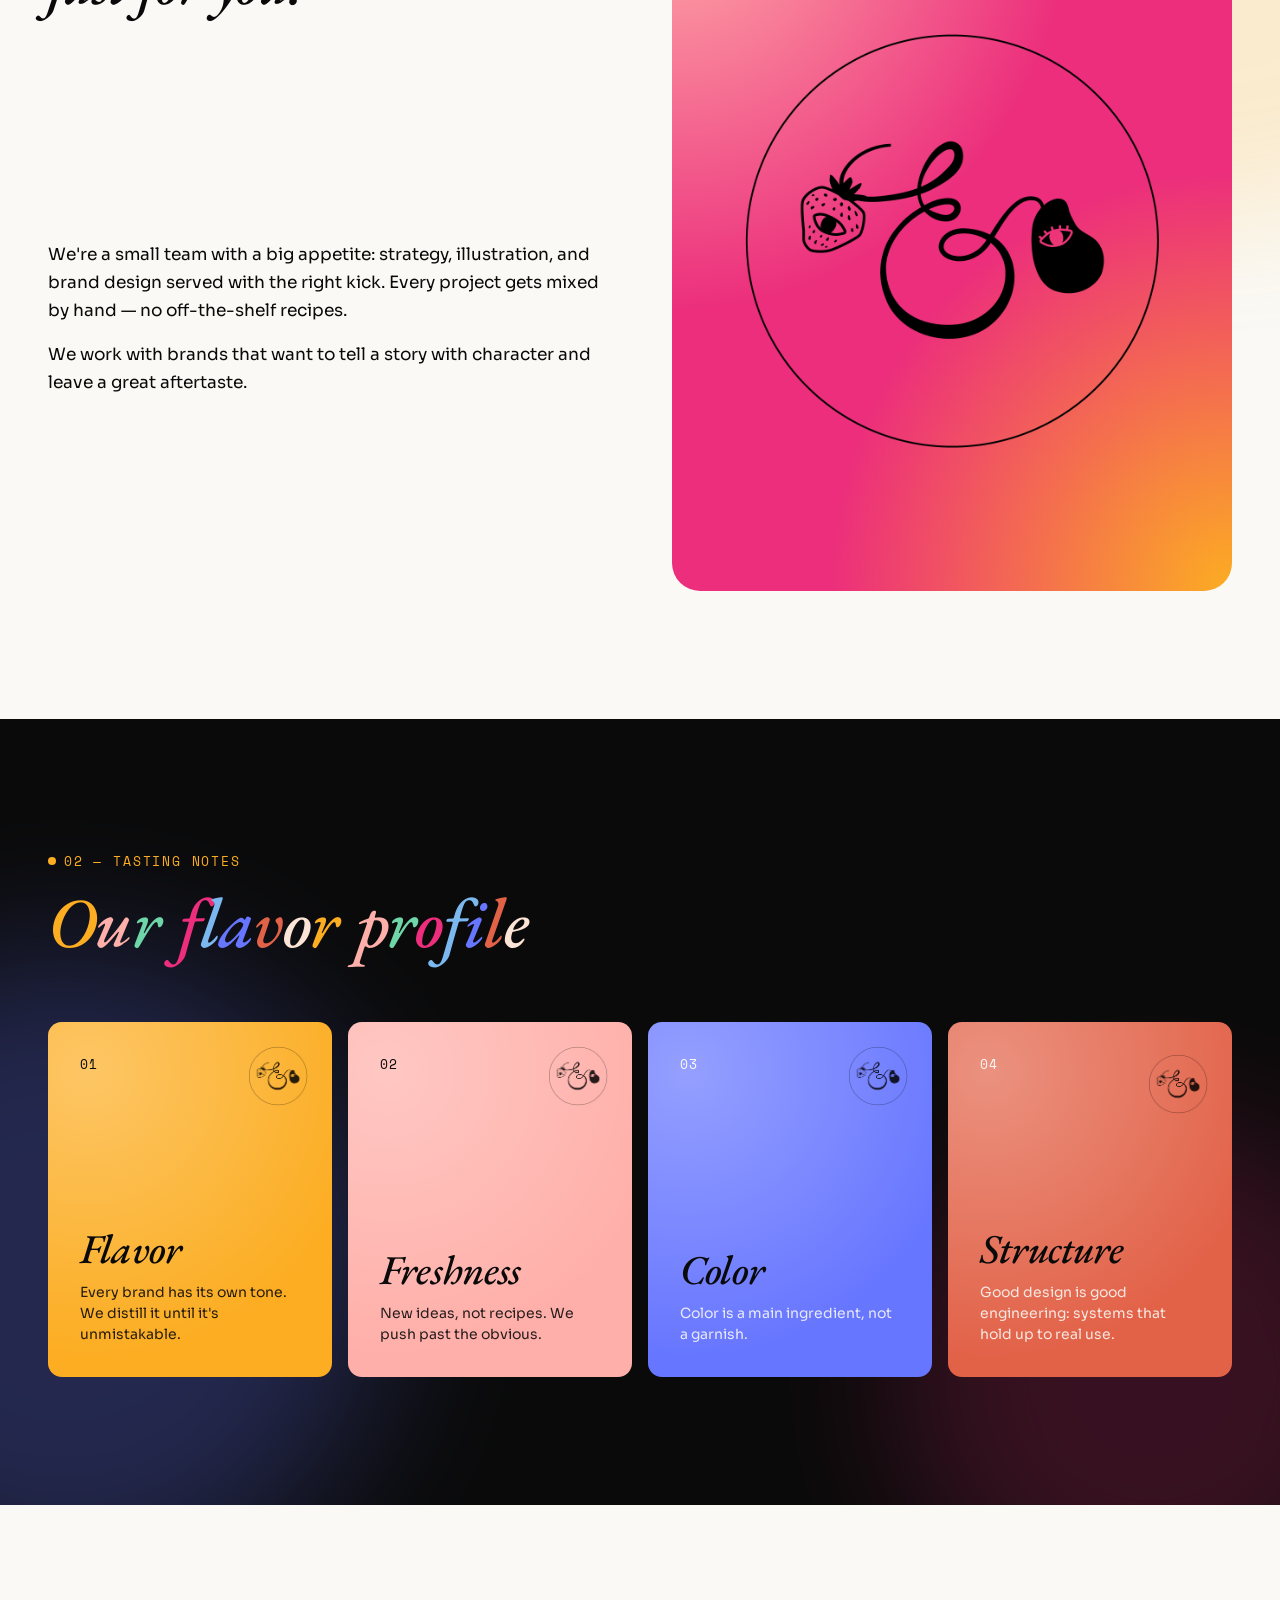
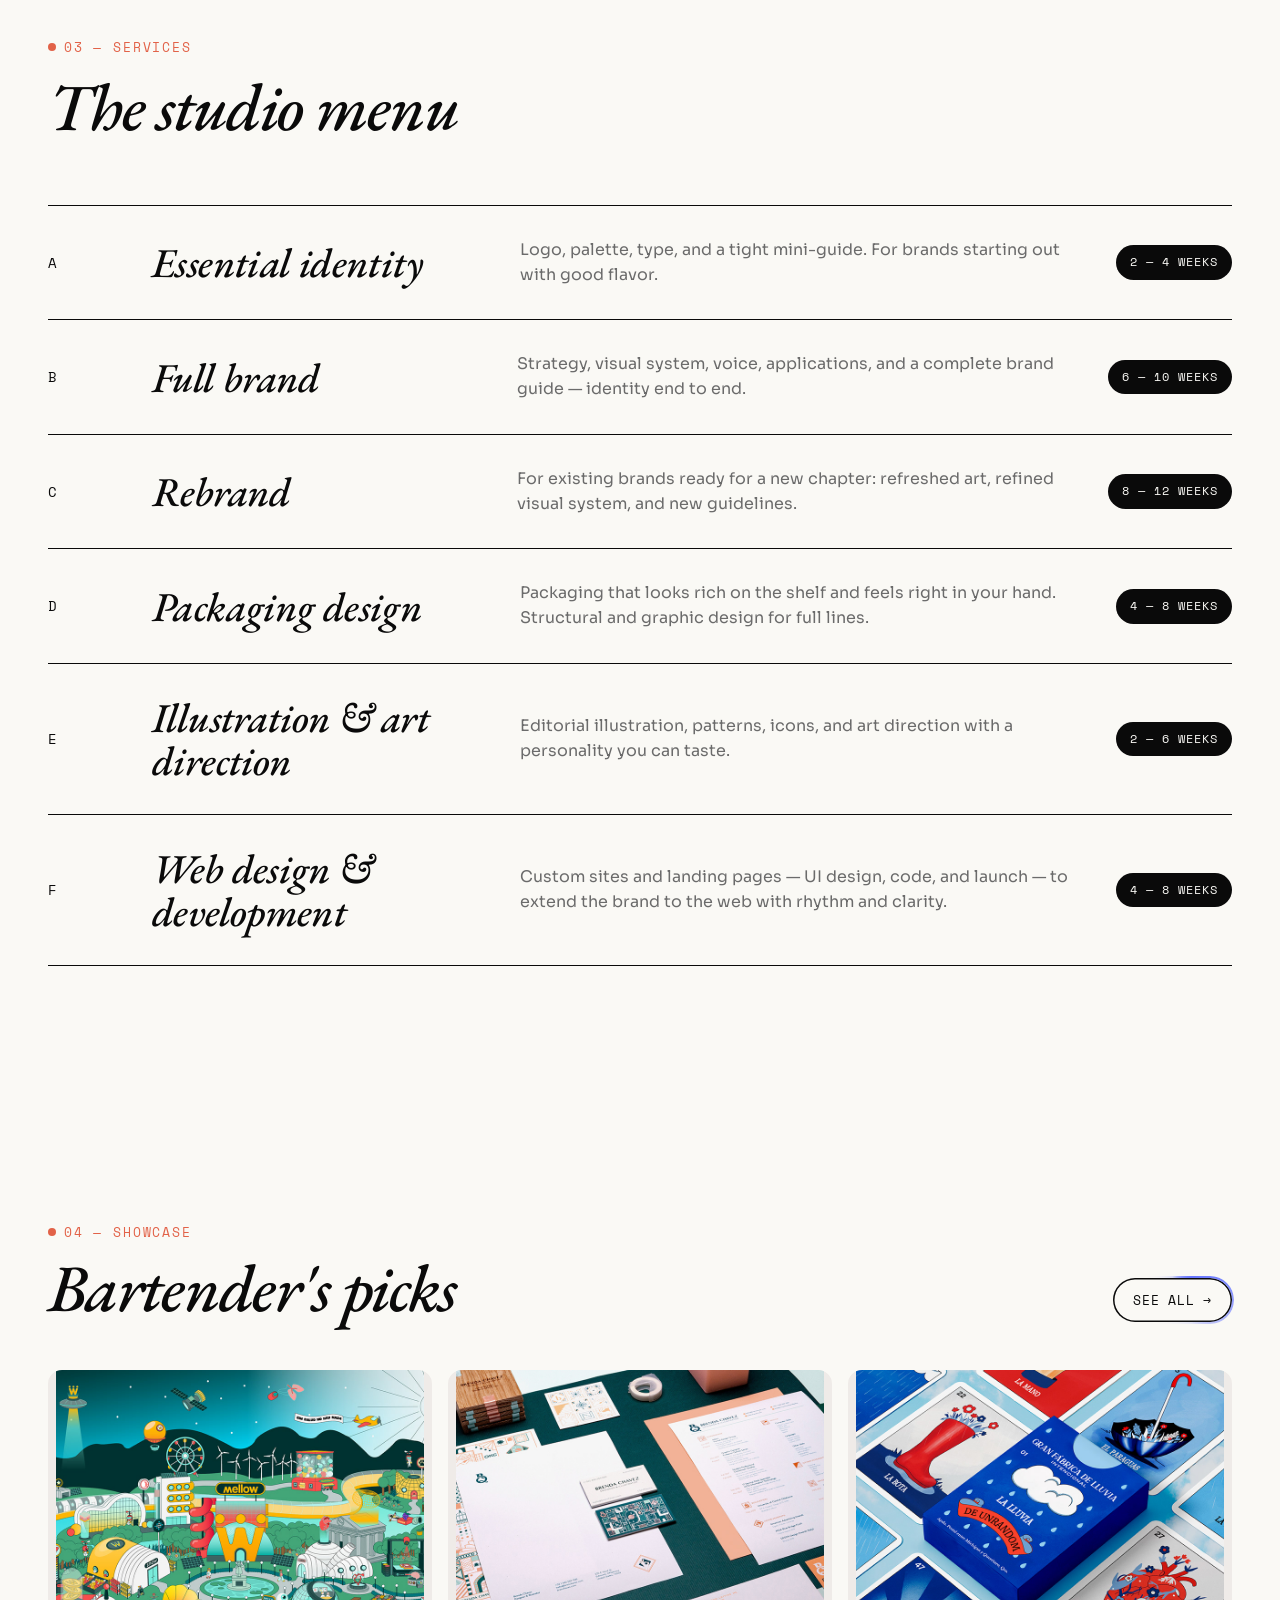
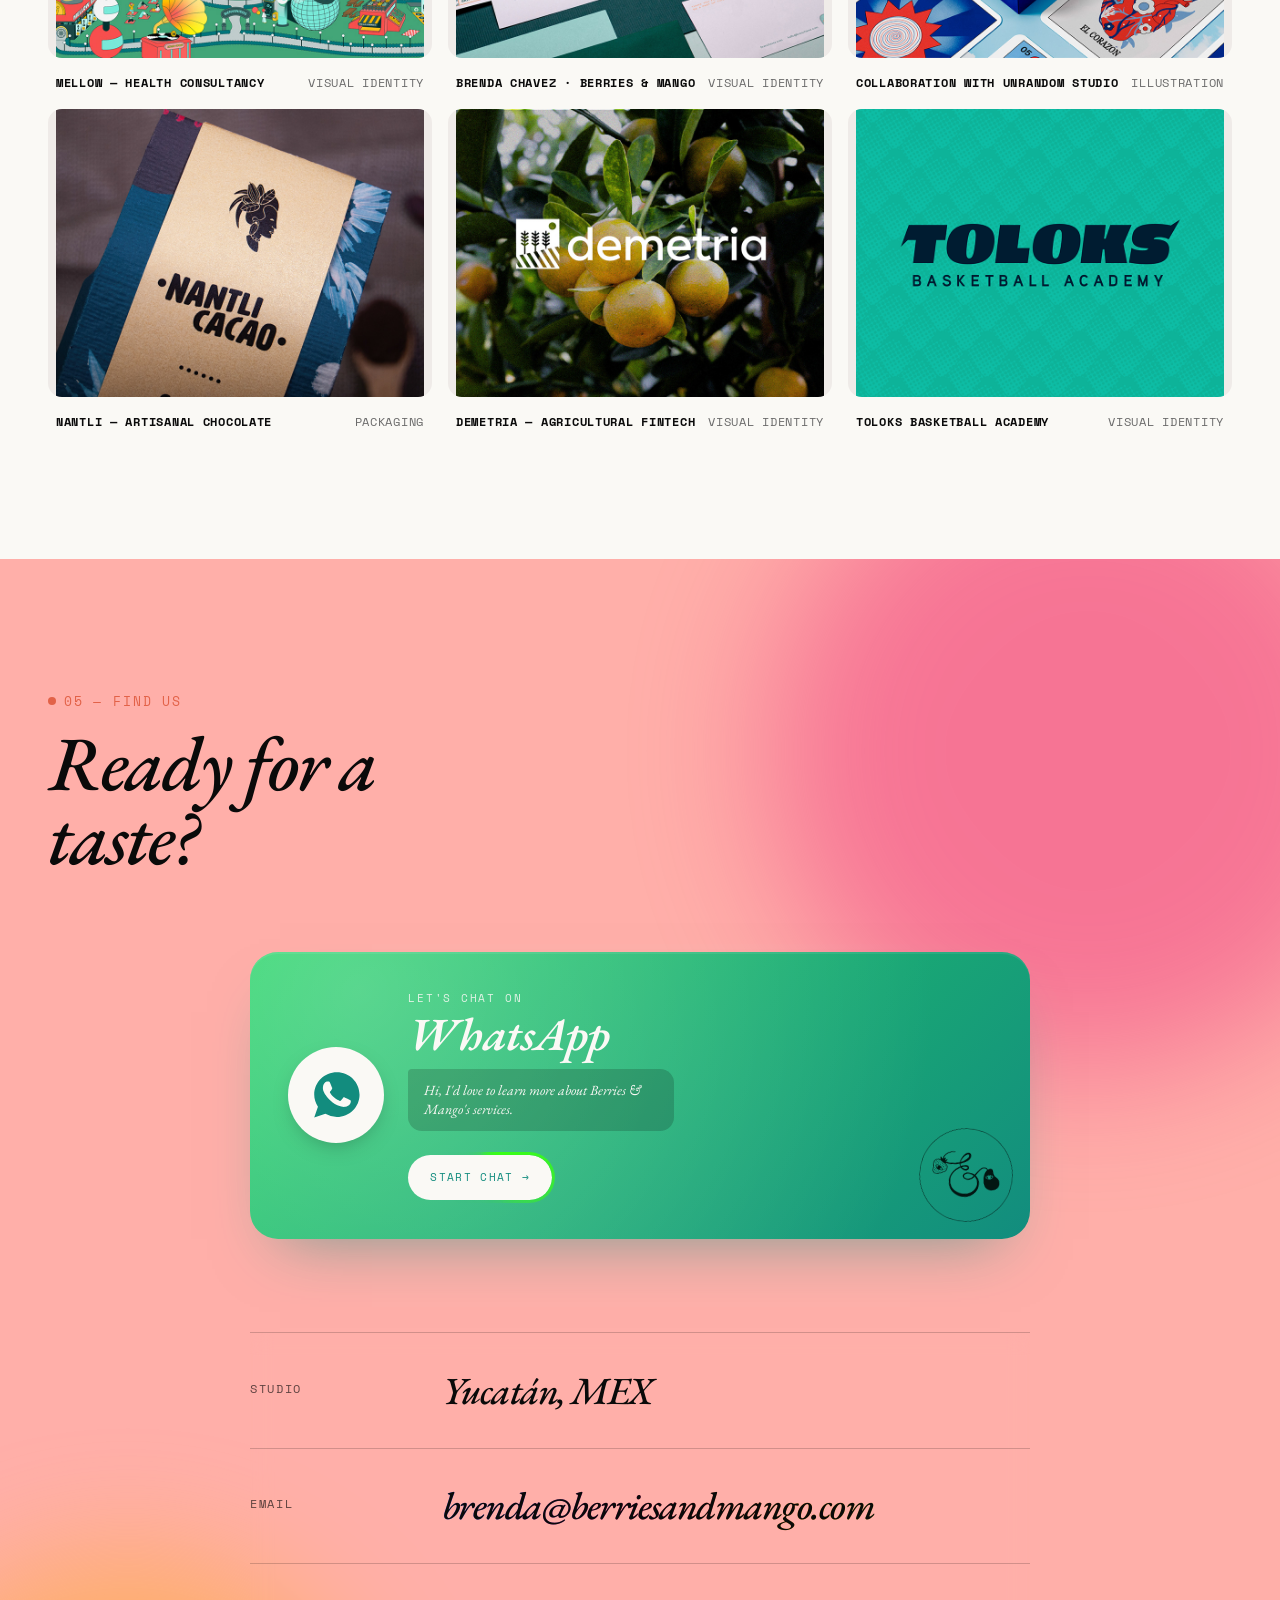
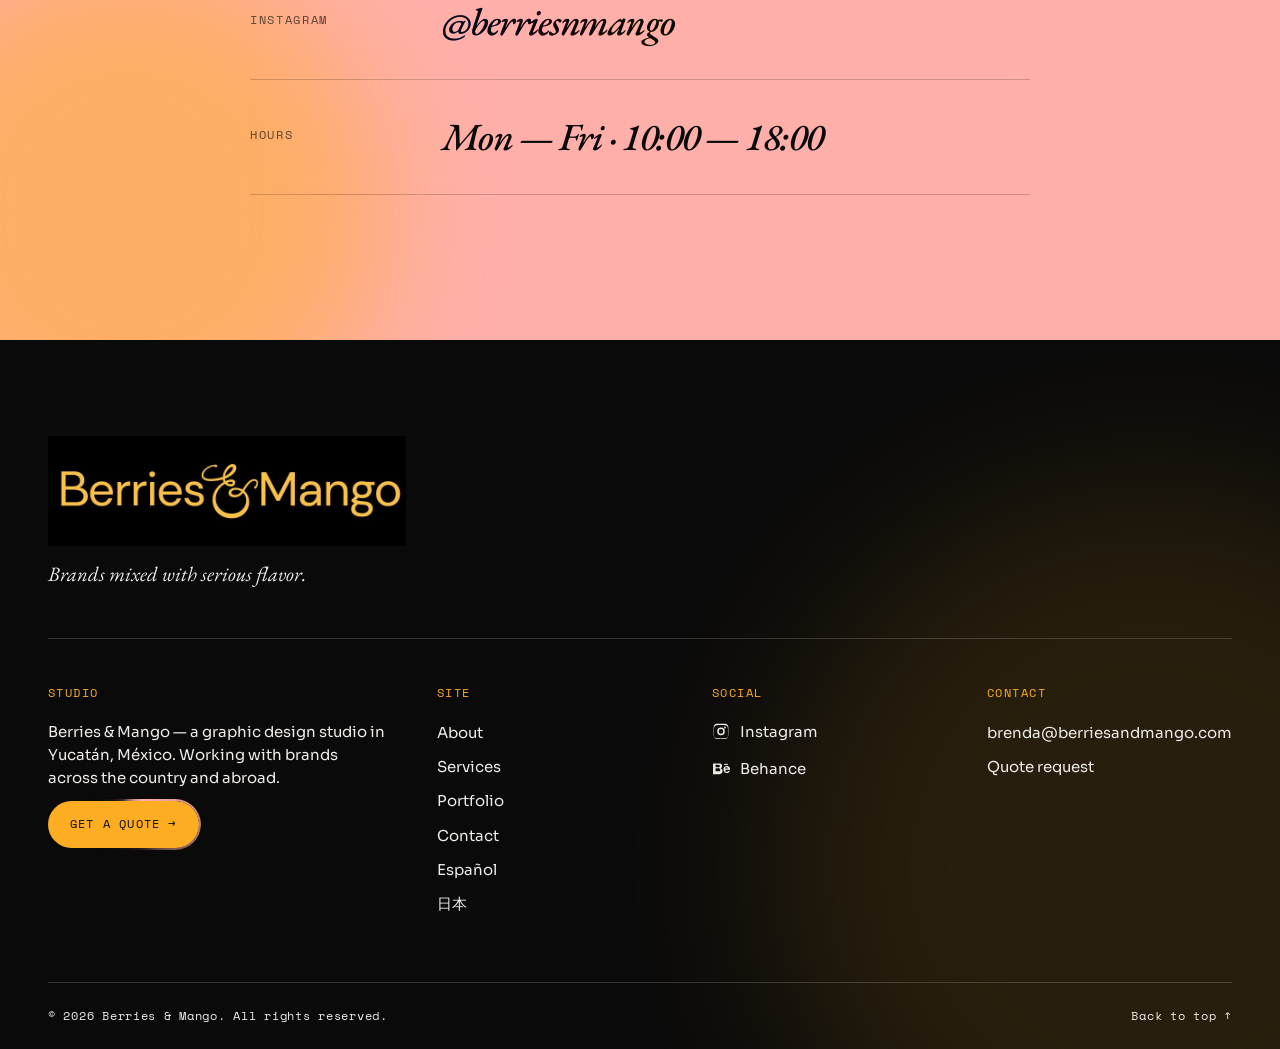
==== commit 1aa8f675: "Link the web studio: EN/JP nav, service-row banner, tighter nav - 'Web Development' / 'ウェブ開発' link t" ====
--- a/index.html
+++ b/index.html
@@ -218,6 +218,7 @@
                         <li class="header__nav-item"><a class="header__nav-link" href="#servicios">Servicios</a></li>
                         <li class="header__nav-item"><a class="header__nav-link" href="portfolio.html">Portfolio</a></li>
                         <li class="header__nav-item"><a class="header__nav-link" href="#encuentra">Encuéntranos</a></li>
+                        <li class="header__nav-item"><a class="header__nav-link" href="https://web.berriesandmango.com" target="_blank" rel="noopener noreferrer">Desarrollo Web</a></li>
                     </ul>
                 </nav>
 
@@ -527,13 +528,21 @@
                             </p>
                             <span class="presentaciones__row-tag">2 — 6 semanas</span>
                         </li>
-                        <li class="presentaciones__row">
+                        <li class="presentaciones__row presentaciones__row--web" data-web-row>
                             <span class="presentaciones__num">F</span>
                             <h3 class="presentaciones__row-title">Diseño y desarrollo web</h3>
                             <p class="presentaciones__row-desc">
                                 Sitios y landings hechos a medida — diseño UI, código y puesta en línea — para extender la marca a la web con ritmo y claridad.
                             </p>
                             <span class="presentaciones__row-tag">4 — 8 semanas</span>
+                            <a class="presentaciones__web" href="https://web.berriesandmango.com" target="_blank" rel="noopener noreferrer">
+                                <img class="presentaciones__web-thumb" src="/assets/images/web-studio-preview.webp" alt="" width="480" height="270" loading="lazy" decoding="async">
+                                <span class="presentaciones__web-text">
+                                    <span class="presentaciones__web-label">Nuestro estudio web</span>
+                                    <span class="presentaciones__web-url">web.berriesandmango.com</span>
+                                </span>
+                                <span class="presentaciones__web-cta">Visitar <span aria-hidden="true">→</span></span>
+                            </a>
                         </li>
                     </ol>
                 </div>
@@ -700,5 +709,6 @@
     <script src="scripts/main.js" defer></script>
     <script src="scripts/lang-switch.js" defer></script>
     <script src="scripts/ripple.js" defer></script>
+    <script src="scripts/web-banner.js" defer></script>
 </body>
 </html>
